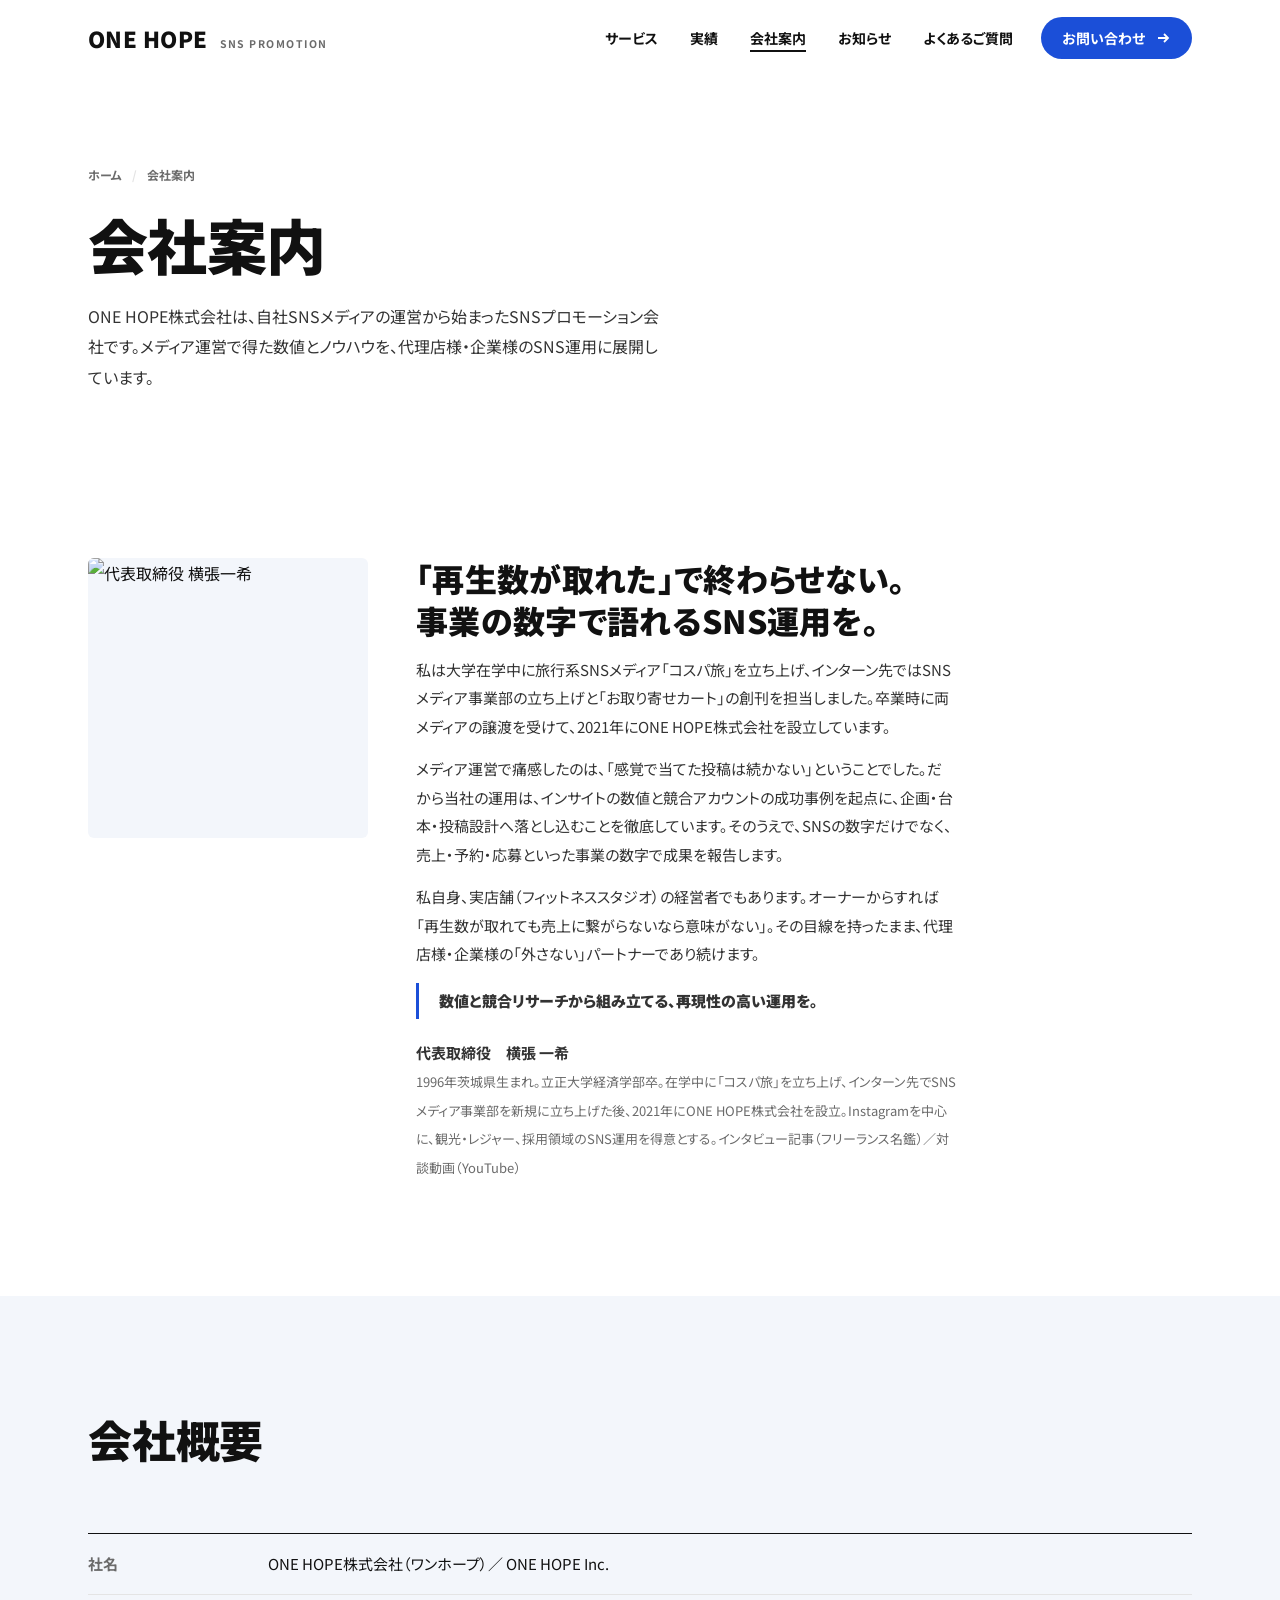
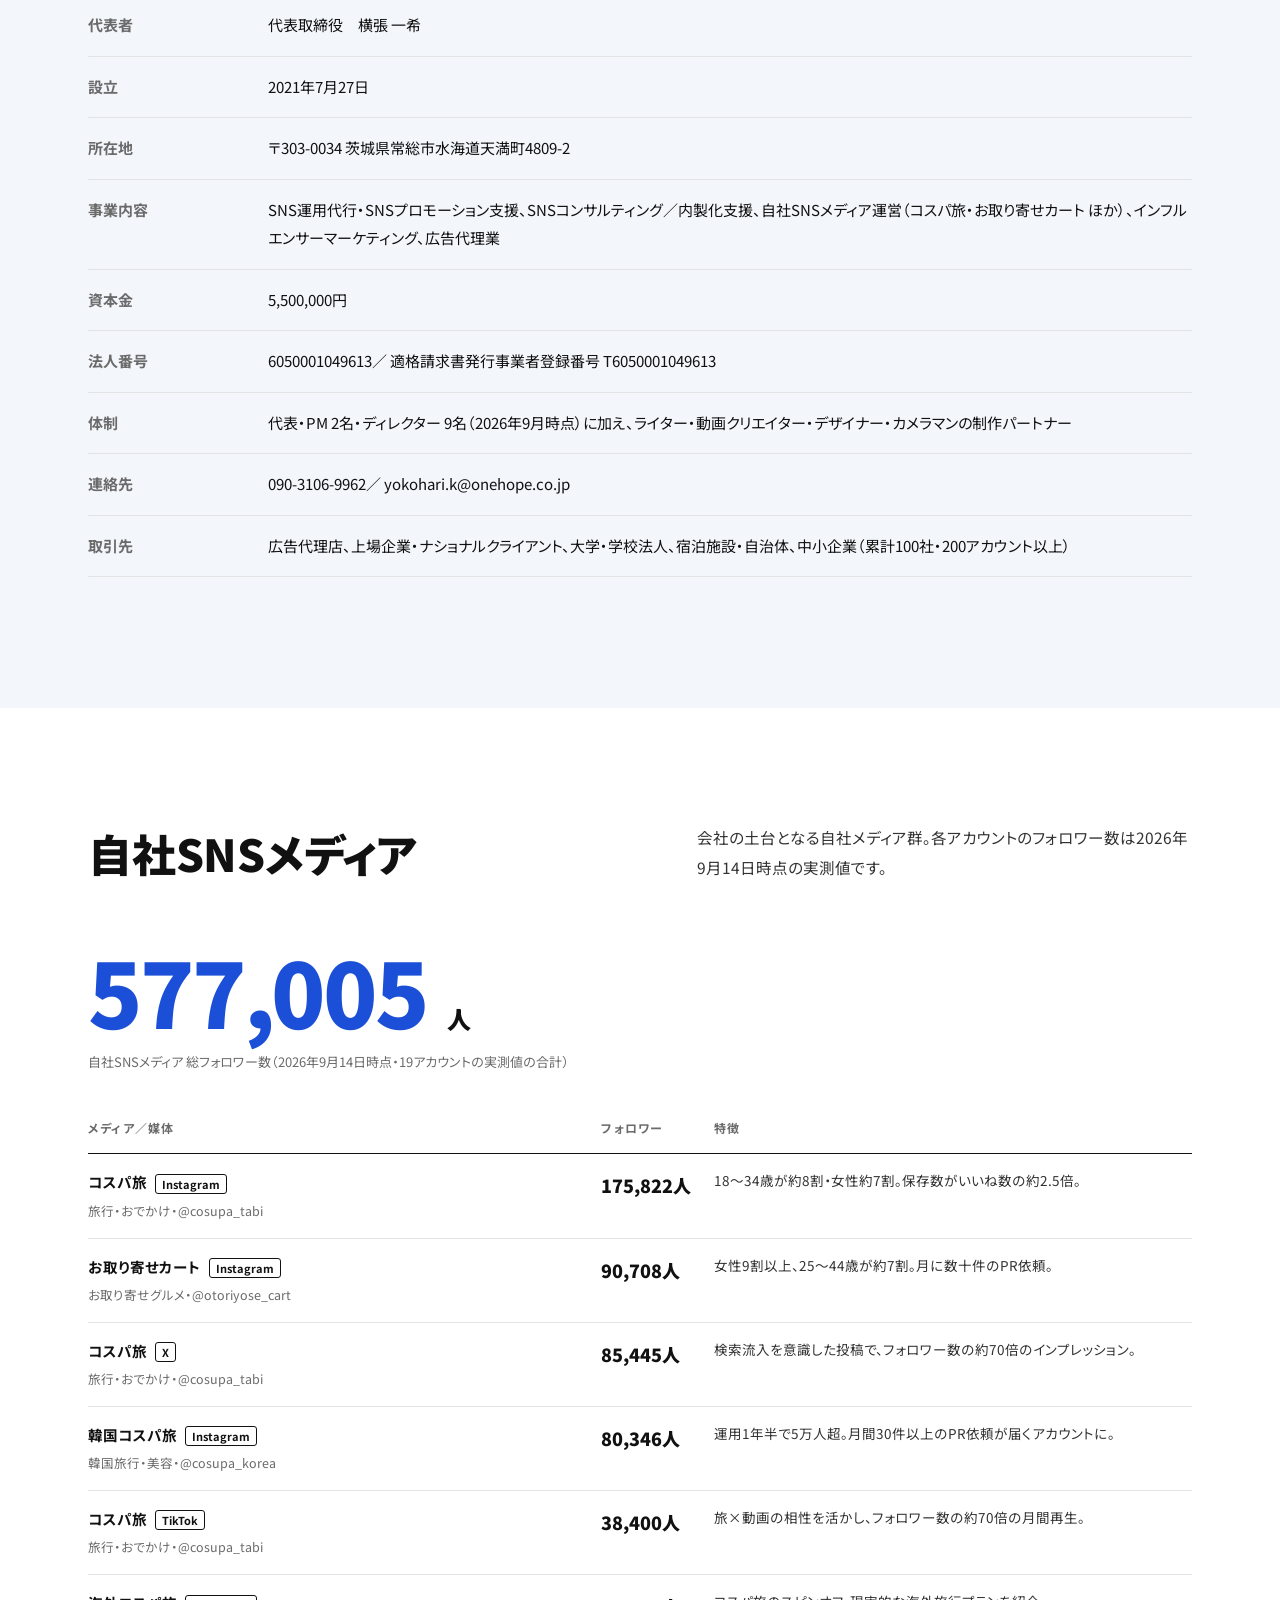
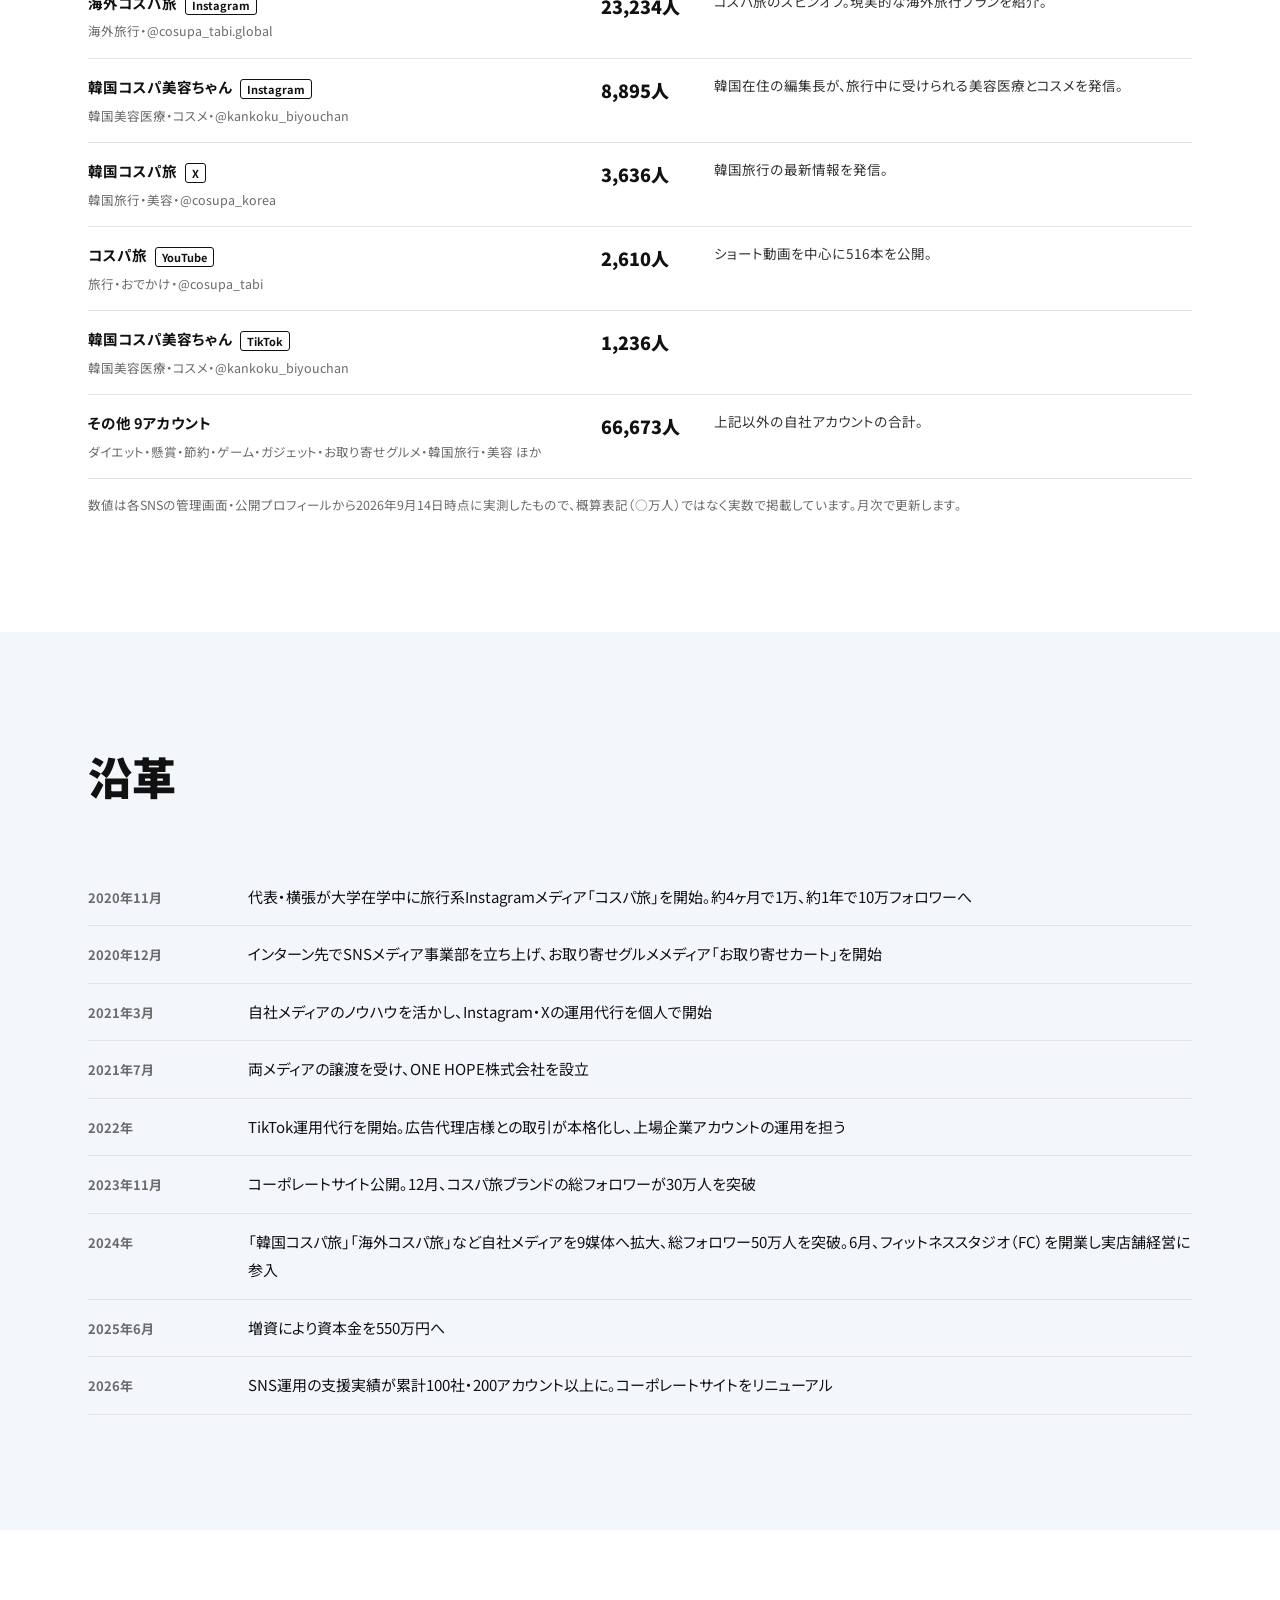
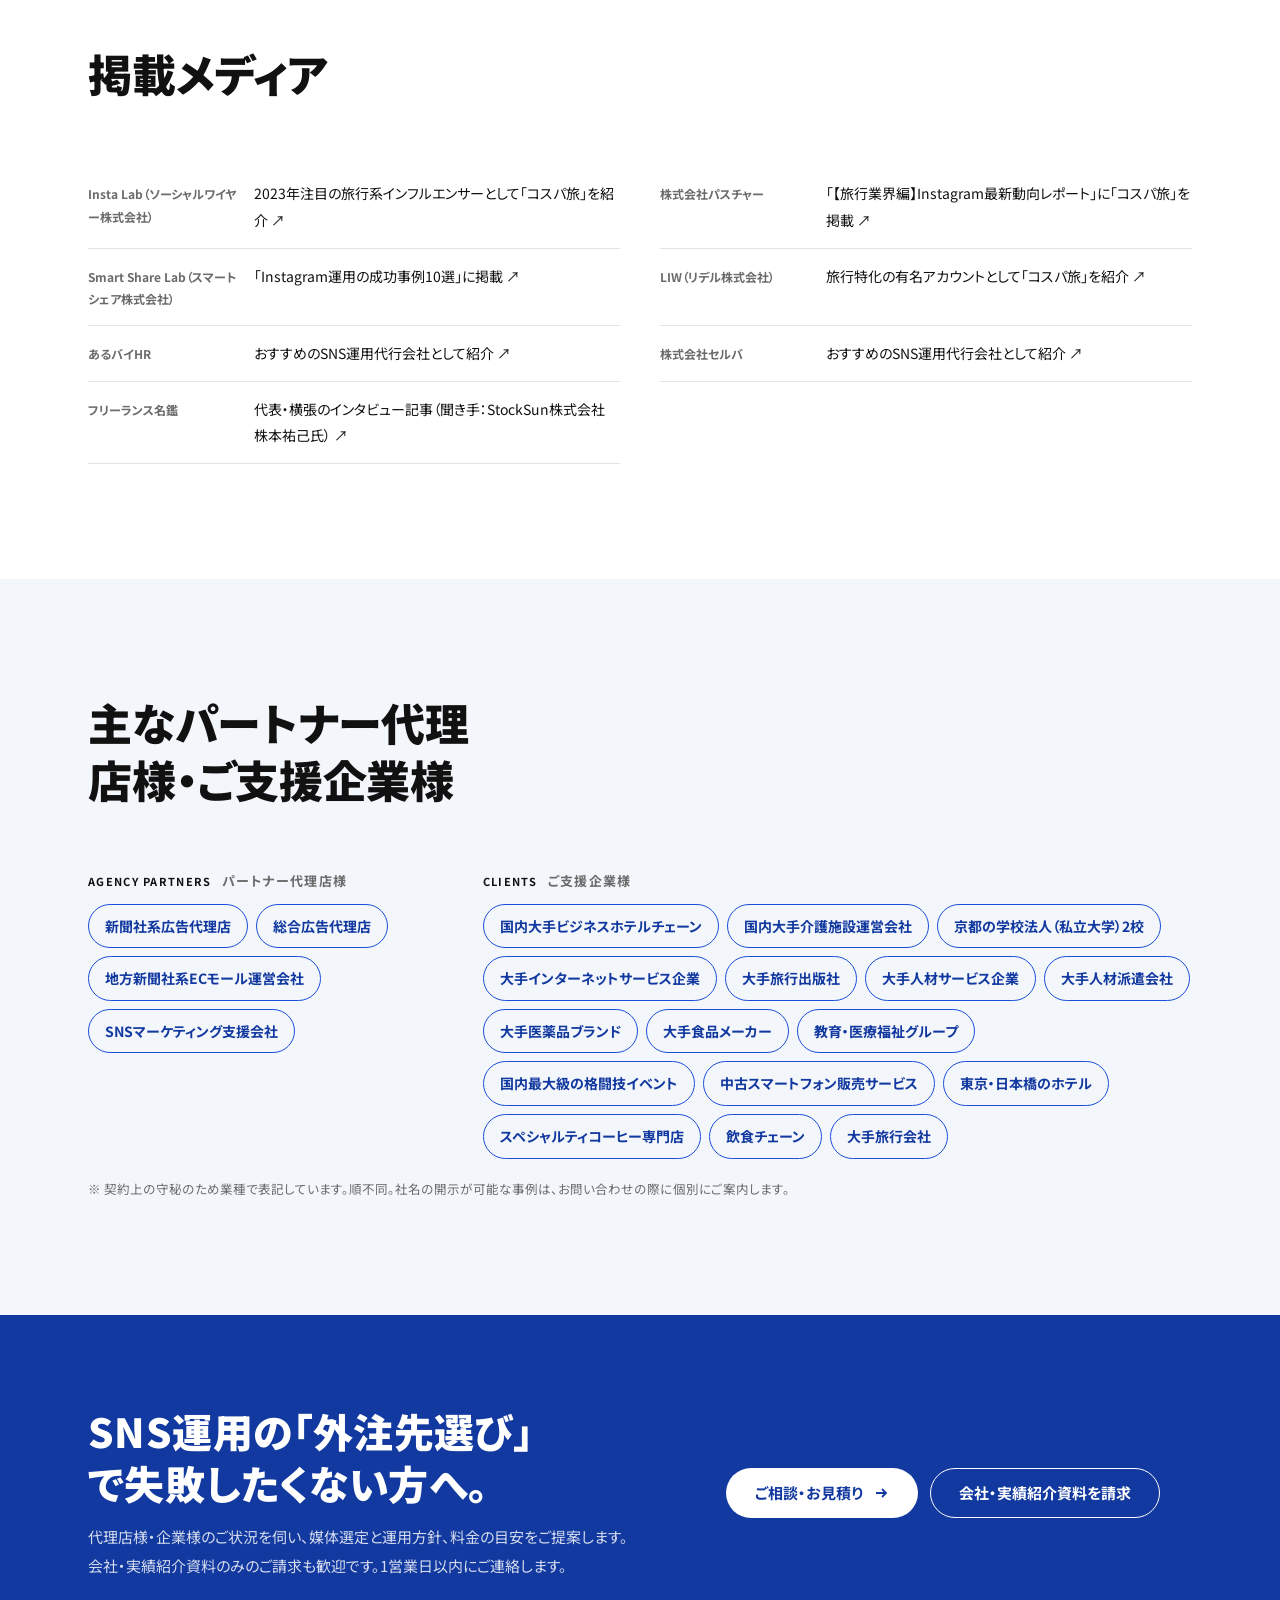
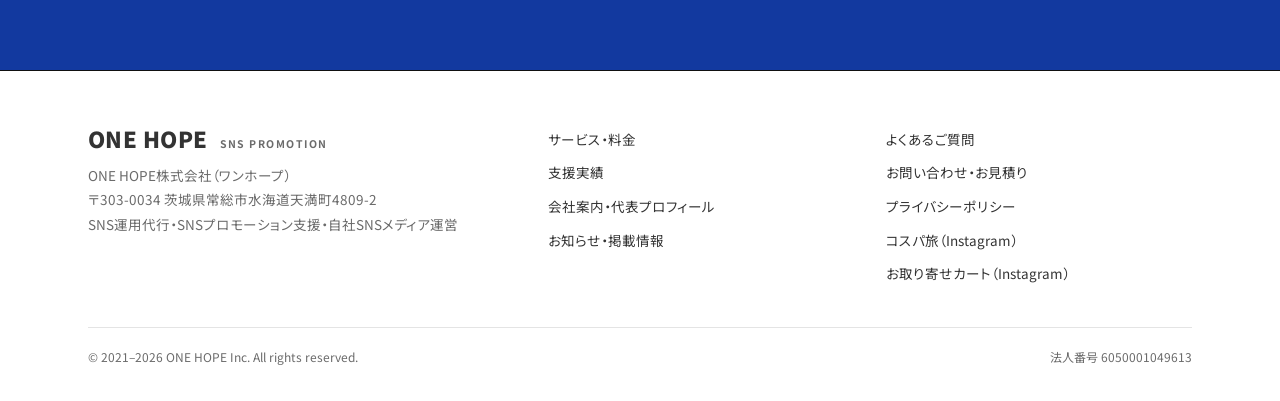
==== company/index.html @ 6d3e5650 "フォーム改修版（2026-10-20・未公開）" ====
<!doctype html>
<html lang="ja">
<head>
<meta charset="utf-8">
<meta name="viewport" content="width=device-width, initial-scale=1">
<title>会社案内・代表プロフィール｜ONE HOPE株式会社</title>
<meta name="description" content="ONE HOPE株式会社の会社概要、代表取締役 横張一希のプロフィール、沿革、掲載メディア。2021年7月設立。SNS運用代行・SNSプロモーション支援・自社SNSメディア運営。">
<link rel="canonical" href="https://onehope.co.jp/company/">
<meta name="robots" content="index,follow,max-image-preview:large">
<meta property="og:type" content="article">
<meta property="og:site_name" content="ONE HOPE株式会社">
<meta property="og:title" content="会社案内・代表プロフィール｜ONE HOPE株式会社">
<meta property="og:description" content="ONE HOPE株式会社の会社概要、代表取締役 横張一希のプロフィール、沿革、掲載メディア。2021年7月設立。SNS運用代行・SNSプロモーション支援・自社SNSメディア運営。">
<meta property="og:url" content="https://onehope.co.jp/company/">
<meta property="og:image" content="https://onehope.co.jp/assets/ogp.png">
<meta property="og:locale" content="ja_JP">
<meta name="twitter:card" content="summary_large_image">
<link rel="icon" href="/assets/favicon.svg" type="image/svg+xml">
<link rel="preconnect" href="https://fonts.googleapis.com"><link rel="preconnect" href="https://fonts.gstatic.com" crossorigin><link rel="stylesheet" href="https://fonts.googleapis.com/css2?family=Zen+Kaku+Gothic+New:wght@500;700&family=Noto+Sans+JP:wght@400;500;700&family=IBM+Plex+Mono:wght@500;600&display=swap">
<script type="application/ld+json">{"@context": "https://schema.org", "@graph": [{"@type": ["Organization", "ProfessionalService"], "@id": "https://onehope.co.jp/#organization", "name": "ONE HOPE株式会社", "alternateName": ["ワンホープ株式会社", "ONE HOPE Inc.", "ONEHOPE"], "url": "https://onehope.co.jp/", "logo": "https://onehope.co.jp/assets/logo-onehope.png", "foundingDate": "2021-07-27", "founder": {"@id": "https://onehope.co.jp/#ceo"}, "telephone": "+81-90-3106-9962", "email": "yokohari.k@onehope.co.jp", "address": {"@type": "PostalAddress", "postalCode": "303-0034", "addressRegion": "茨城県", "addressLocality": "常総市", "streetAddress": "水海道天満町4809-2", "addressCountry": "JP"}, "areaServed": "JP", "description": "ONE HOPE株式会社は、上場企業・ナショナルクライアントを含む100社・200アカウント以上のSNS運用実績を持つSNS運用代行会社です。総フォロワー58万人超の自社メディア（コスパ旅・お取り寄せカート ほか）の運営で得た数値とロジックに基づき、代理店様・企業様のInstagram・TikTok・X・YouTube運用を安定して支援します。", "sameAs": ["https://www.instagram.com/cosupa_tabi/", "https://www.instagram.com/cosupa_korea/", "https://www.instagram.com/cosupa_tabi.global/", "https://www.instagram.com/otoriyose_cart/", "https://x.com/cosupa_tabi", "https://www.tiktok.com/@cosupa_tabi", "https://media-radar.jp/company1004442.html", "https://www.ipros.com/company/detail/2117784/", "https://info.gbiz.go.jp/hojin/ichiran?hojinBango=6050001049613"], "knowsAbout": ["SNS運用代行", "Instagram運用", "TikTok運用", "X運用", "YouTube運用", "SNSマーケティング", "インフルエンサーマーケティング", "SNS広告運用", "採用SNS", "観光SNSプロモーション"], "hasOfferCatalog": {"@type": "OfferCatalog", "name": "サービス", "itemListElement": [{"@type": "Offer", "itemOffered": {"@type": "Service", "name": "SNS運用代行", "description": "Instagram・TikTok・X・YouTube・LINE。企画、撮影、投稿制作、投稿代行、コメント対応、分析・改善までを一括で。"}}, {"@type": "Offer", "itemOffered": {"@type": "Service", "name": "インフルエンサーマーケティング", "description": "自社メディア運営で築いた旅行・グルメ系インフルエンサーとの関係値を活かし、キャスティングから条件調整、投稿管理、レポートまで一括で。"}}, {"@type": "Offer", "itemOffered": {"@type": "Service", "name": "SNS戦略設計・アカウント初期設計", "description": "ベンチマーク選定、アカウント名・自己紹介文、ハイライト、固定投稿、投稿クリエイティブの詳細設計まで。単発の「インスタトライアル」としてもご依頼いただけます。"}}, {"@type": "Offer", "itemOffered": {"@type": "Service", "name": "SNSコンサルティング・内製化支援", "description": "社内で運用を続けたい企業様へ。立ち上げ設計から、企画・撮影・制作の内製化、定例コンサル、担当者向けチャットサポートまで。"}}, {"@type": "Offer", "itemOffered": {"@type": "Service", "name": "自社メディアPR（コスパ旅・お取り寄せカート）", "description": "総フォロワー約30万人（Instagram・X・TikTok合計）の旅行・おでかけメディア「コスパ旅」、約9万人のグルメメディア「お取り寄せカート」でのタイアップPR。宿泊施設・自治体・食品メーカー様の実績多数。"}}, {"@type": "Offer", "itemOffered": {"@type": "Service", "name": "広告代理店様向けパートナー運用", "description": "代理店様の運用パートナーとして、貴社名義での運用・報告に対応します。営業・提案段階からの同席、提案資料の作成支援も可能です。"}}]}}, {"@type": "Person", "@id": "https://onehope.co.jp/#ceo", "name": "横張 一希", "alternateName": "Kazuki Yokohari", "jobTitle": "代表取締役", "worksFor": {"@id": "https://onehope.co.jp/#organization"}, "url": "https://onehope.co.jp/company/", "sameAs": ["https://freelance-meikan.com/freelance/1093", "https://freelance-meikan.com/column/4333/", "https://youtu.be/bw4kMr-M6YY"], "description": "大学在学中に旅行系SNSメディア「コスパ旅」を立ち上げ、2021年にONE HOPE株式会社を設立。Instagramを中心に観光・レジャー、採用領域のSNS運用を得意とする。"}, {"@type": "WebSite", "@id": "https://onehope.co.jp/#website", "url": "https://onehope.co.jp/", "name": "ONE HOPE株式会社", "publisher": {"@id": "https://onehope.co.jp/#organization"}, "inLanguage": "ja"}, {"@type": "WebPage", "@id": "https://onehope.co.jp/company/#webpage", "url": "https://onehope.co.jp/company/", "name": "会社案内・代表プロフィール", "description": "ONE HOPE株式会社の会社概要、代表取締役 横張一希のプロフィール、沿革、掲載メディア。2021年7月設立。SNS運用代行・SNSプロモーション支援・自社SNSメディア運営。", "isPartOf": {"@id": "https://onehope.co.jp/#website"}, "about": {"@id": "https://onehope.co.jp/#organization"}, "inLanguage": "ja", "dateModified": "2026-10-20"}, {"@type": "BreadcrumbList", "itemListElement": [{"@type": "ListItem", "position": 1, "name": "ホーム", "item": "https://onehope.co.jp/"}, {"@type": "ListItem", "position": 2, "name": "会社案内", "item": "https://onehope.co.jp/company/"}]}]}</script>
<script async src="https://www.googletagmanager.com/gtag/js?id=G-PHNVMCRT2P"></script>
<script>window.dataLayer=window.dataLayer||[];function gtag(){dataLayer.push(arguments);}gtag('js',new Date());gtag('config','G-PHNVMCRT2P',{anonymize_ip:true});
document.addEventListener('click',function(e){var a=e.target.closest('a,button');if(!a)return;var h=a.getAttribute('href')||'';
if(h.indexOf('mailto:')===0)gtag('event','contact_mail',{location:location.pathname});
else if(h.indexOf('tel:')===0)gtag('event','contact_tel',{location:location.pathname,label:a.getAttribute('data-ga')||'link'});
else if(a.getAttribute('data-ga')==='timerex')gtag('event','timerex_click',{location:location.pathname});
else if(a.classList.contains('btn-primary'))gtag('event','cta_click',{label:(a.textContent||'').trim().slice(0,30),location:location.pathname});
else if(a.classList.contains('reel'))gtag('event','reel_click',{label:a.getAttribute('aria-label')||''});
else if(/instagram\.com|tiktok\.com|youtube\.com|x\.com/.test(h))gtag('event','sns_outbound',{url:h});});
</script>
<link rel="stylesheet" href="/assets/site.css">
</head>
<body>

<header class="site-header">
  <div class="container">
    <a class="brand" href="/" aria-label="ONE HOPE株式会社 トップページ">ONE HOPE<small>SNS PROMOTION</small></a>
    <button class="nav-toggle" aria-expanded="false" aria-controls="nav" data-nav-toggle>メニュー</button>
    <nav class="nav" id="nav" aria-label="サイト内">
      <a href="/service/">サービス</a><a href="/works/">実績</a><a href="/company/" aria-current="page">会社案内</a><a href="/news/">お知らせ</a><a href="/faq/">よくあるご質問</a>
      <a class="btn btn-primary" href="/contact/">お問い合わせ <svg viewBox="0 0 16 16" fill="none" stroke="currentColor" stroke-width="1.8" aria-hidden="true"><path d="M3 8h10M9 4l4 4-4 4"/></svg></a>
    </nav>
  </div>
</header>
<main id="main">


<div class="page-head"><div class="container">
  <nav class="crumbs" aria-label="パンくず"><span><a href="/">ホーム</a></span><span>会社案内</span></nav>
  <h1>会社案内</h1>
  <p>ONE HOPE株式会社は、自社SNSメディアの運営から始まったSNSプロモーション会社です。メディア運営で得た数値とノウハウを、代理店様・企業様のSNS運用に展開しています。</p>
</div></div>
<section class="section" aria-labelledby="msg-h">
  <div class="container">
    <div class="profile">
      <div class="portrait"><img src="/assets/img/yokohari.jpg" alt="代表取締役 横張一希"></div>
      <div>
        
        <h2 id="msg-h" style="font-size:clamp(24px,3vw,32px)">「再生数が取れた」で終わらせない。<br>事業の数字で語れるSNS運用を。</h2>
        <p>私は大学在学中に旅行系SNSメディア「コスパ旅」を立ち上げ、インターン先ではSNSメディア事業部の立ち上げと「お取り寄せカート」の創刊を担当しました。卒業時に両メディアの譲渡を受けて、2021年にONE HOPE株式会社を設立しています。</p>
        <p>メディア運営で痛感したのは、「感覚で当てた投稿は続かない」ということでした。だから当社の運用は、インサイトの数値と競合アカウントの成功事例を起点に、企画・台本・投稿設計へ落とし込むことを徹底しています。そのうえで、SNSの数字だけでなく、売上・予約・応募といった事業の数字で成果を報告します。</p>
        <p>私自身、実店舗（フィットネススタジオ）の経営者でもあります。オーナーからすれば「再生数が取れても売上に繋がらないなら意味がない」。その目線を持ったまま、代理店様・企業様の「外さない」パートナーであり続けます。</p>
        <p class="quote">数値と競合リサーチから組み立てる、再現性の高い運用を。</p>
        <p style="margin-top:20px"><strong>代表取締役　横張 一希</strong><br><span style="font-size:13px;color:var(--muted)">1996年茨城県生まれ。立正大学経済学部卒。在学中に「コスパ旅」を立ち上げ、インターン先でSNSメディア事業部を新規に立ち上げた後、2021年にONE HOPE株式会社を設立。Instagramを中心に、観光・レジャー、採用領域のSNS運用を得意とする。<a href="https://freelance-meikan.com/column/4333/" target="_blank" rel="noopener">インタビュー記事（フリーランス名鑑）</a>／<a href="https://youtu.be/bw4kMr-M6YY" target="_blank" rel="noopener">対談動画（YouTube）</a></span></p>
      </div>
    </div>
  </div>
</section>
<section class="section alt" aria-labelledby="ov-h">
  <div class="container">
    <div class="section-head"><div><h2 id="ov-h">会社概要</h2></div></div>
    <dl class="dl"><dt>社名</dt><dd>ONE HOPE株式会社（ワンホープ）／ ONE HOPE Inc.</dd><dt>代表者</dt><dd>代表取締役　横張 一希</dd><dt>設立</dt><dd>2021年7月27日</dd><dt>所在地</dt><dd>〒303-0034 茨城県常総市水海道天満町4809-2</dd><dt>事業内容</dt><dd>SNS運用代行・SNSプロモーション支援、SNSコンサルティング／内製化支援、自社SNSメディア運営（コスパ旅・お取り寄せカート ほか）、インフルエンサーマーケティング、広告代理業</dd><dt>資本金</dt><dd>5,500,000円</dd><dt>法人番号</dt><dd><span class="mono">6050001049613</span>／ 適格請求書発行事業者登録番号 <span class="mono">T6050001049613</span></dd><dt>体制</dt><dd>代表・PM 2名・ディレクター 9名（2026年9月時点）に加え、ライター・動画クリエイター・デザイナー・カメラマンの制作パートナー</dd><dt>連絡先</dt><dd><span class="mono">090-3106-9962</span>／ <a href="mailto:yokohari.k@onehope.co.jp">yokohari.k@onehope.co.jp</a></dd><dt>取引先</dt><dd>広告代理店、上場企業・ナショナルクライアント、大学・学校法人、宿泊施設・自治体、中小企業（累計100社・200アカウント以上）</dd></dl>
  </div>
</section>
<section class="section" aria-labelledby="om2-h">
  <div class="container">
    <div class="section-head"><div><h2 id="om2-h">自社SNSメディア</h2></div><p>会社の土台となる自社メディア群。各アカウントのフォロワー数は2026年9月14日時点の実測値です。</p></div>
    <div class="media-total"><span class="big">577,005</span><span class="unit">人</span><span class="asof">自社SNSメディア 総フォロワー数（2026年9月14日時点・19アカウントの実測値の合計）</span></div>
<div style="overflow-x:auto"><table class="media-table"><thead><tr><th>メディア／媒体</th><th>フォロワー</th><th>特徴</th></tr></thead><tbody><tr><td><strong>コスパ旅</strong><span class="pf">Instagram</span><br><span style="font-size:12.5px;color:var(--muted)">旅行・おでかけ・<a href="https://www.instagram.com/cosupa_tabi/" target="_blank" rel="noopener">@cosupa_tabi</a></span></td><td class="n">175,822人</td><td class="note">18〜34歳が約8割・女性約7割。保存数がいいね数の約2.5倍。</td></tr><tr><td><strong>お取り寄せカート</strong><span class="pf">Instagram</span><br><span style="font-size:12.5px;color:var(--muted)">お取り寄せグルメ・<a href="https://www.instagram.com/otoriyose_cart/" target="_blank" rel="noopener">@otoriyose_cart</a></span></td><td class="n">90,708人</td><td class="note">女性9割以上、25〜44歳が約7割。月に数十件のPR依頼。</td></tr><tr><td><strong>コスパ旅</strong><span class="pf">X</span><br><span style="font-size:12.5px;color:var(--muted)">旅行・おでかけ・<a href="https://x.com/cosupa_tabi" target="_blank" rel="noopener">@cosupa_tabi</a></span></td><td class="n">85,445人</td><td class="note">検索流入を意識した投稿で、フォロワー数の約70倍のインプレッション。</td></tr><tr><td><strong>韓国コスパ旅</strong><span class="pf">Instagram</span><br><span style="font-size:12.5px;color:var(--muted)">韓国旅行・美容・<a href="https://www.instagram.com/cosupa_korea/" target="_blank" rel="noopener">@cosupa_korea</a></span></td><td class="n">80,346人</td><td class="note">運用1年半で5万人超。月間30件以上のPR依頼が届くアカウントに。</td></tr><tr><td><strong>コスパ旅</strong><span class="pf">TikTok</span><br><span style="font-size:12.5px;color:var(--muted)">旅行・おでかけ・<a href="https://www.tiktok.com/@cosupa_tabi" target="_blank" rel="noopener">@cosupa_tabi</a></span></td><td class="n">38,400人</td><td class="note">旅×動画の相性を活かし、フォロワー数の約70倍の月間再生。</td></tr><tr><td><strong>海外コスパ旅</strong><span class="pf">Instagram</span><br><span style="font-size:12.5px;color:var(--muted)">海外旅行・<a href="https://www.instagram.com/cosupa_tabi.global/" target="_blank" rel="noopener">@cosupa_tabi.global</a></span></td><td class="n">23,234人</td><td class="note">コスパ旅のスピンオフ。現実的な海外旅行プランを紹介。</td></tr><tr><td><strong>韓国コスパ美容ちゃん</strong><span class="pf">Instagram</span><br><span style="font-size:12.5px;color:var(--muted)">韓国美容医療・コスメ・<a href="https://www.instagram.com/kankoku_biyouchan/" target="_blank" rel="noopener">@kankoku_biyouchan</a></span></td><td class="n">8,895人</td><td class="note">韓国在住の編集長が、旅行中に受けられる美容医療とコスメを発信。</td></tr><tr><td><strong>韓国コスパ旅</strong><span class="pf">X</span><br><span style="font-size:12.5px;color:var(--muted)">韓国旅行・美容・<a href="https://x.com/cosupa_korea" target="_blank" rel="noopener">@cosupa_korea</a></span></td><td class="n">3,636人</td><td class="note">韓国旅行の最新情報を発信。</td></tr><tr><td><strong>コスパ旅</strong><span class="pf">YouTube</span><br><span style="font-size:12.5px;color:var(--muted)">旅行・おでかけ・<a href="https://www.youtube.com/@cosupa_tabi" target="_blank" rel="noopener">@cosupa_tabi</a></span></td><td class="n">2,610人</td><td class="note">ショート動画を中心に516本を公開。</td></tr><tr><td><strong>韓国コスパ美容ちゃん</strong><span class="pf">TikTok</span><br><span style="font-size:12.5px;color:var(--muted)">韓国美容医療・コスメ・<a href="https://www.tiktok.com/@kankoku_biyouchan" target="_blank" rel="noopener">@kankoku_biyouchan</a></span></td><td class="n">1,236人</td><td class="note"></td></tr><tr><td><strong>その他 9アカウント</strong><br><span style="font-size:12.5px;color:var(--muted)">ダイエット・懸賞・節約・ゲーム・ガジェット・お取り寄せグルメ・韓国旅行・美容 ほか</span></td><td class="n">66,673人</td><td class="note">上記以外の自社アカウントの合計。</td></tr></tbody></table></div>
<p class="media-note">数値は各SNSの管理画面・公開プロフィールから2026年9月14日時点に実測したもので、概算表記（○万人）ではなく実数で掲載しています。月次で更新します。</p>
  </div>
</section>
<section class="section alt" aria-labelledby="hs-h">
  <div class="container">
    <div class="section-head"><div><h2 id="hs-h">沿革</h2></div></div>
    <ul class="timeline"><li><span class="k">2020年11月</span><span>代表・横張が大学在学中に旅行系Instagramメディア「コスパ旅」を開始。約4ヶ月で1万、約1年で10万フォロワーへ</span></li><li><span class="k">2020年12月</span><span>インターン先でSNSメディア事業部を立ち上げ、お取り寄せグルメメディア「お取り寄せカート」を開始</span></li><li><span class="k">2021年3月</span><span>自社メディアのノウハウを活かし、Instagram・Xの運用代行を個人で開始</span></li><li><span class="k">2021年7月</span><span>両メディアの譲渡を受け、ONE HOPE株式会社を設立</span></li><li><span class="k">2022年</span><span>TikTok運用代行を開始。広告代理店様との取引が本格化し、上場企業アカウントの運用を担う</span></li><li><span class="k">2023年11月</span><span>コーポレートサイト公開。12月、コスパ旅ブランドの総フォロワーが30万人を突破</span></li><li><span class="k">2024年</span><span>「韓国コスパ旅」「海外コスパ旅」など自社メディアを9媒体へ拡大、総フォロワー50万人を突破。6月、フィットネススタジオ（FC）を開業し実店舗経営に参入</span></li><li><span class="k">2025年6月</span><span>増資により資本金を550万円へ</span></li><li><span class="k">2026年</span><span>SNS運用の支援実績が累計100社・200アカウント以上に。コーポレートサイトをリニューアル</span></li></ul>
  </div>
</section>
<section class="section" aria-labelledby="pm-h">
  <div class="container">
    <div class="section-head"><div><h2 id="pm-h">掲載メディア</h2></div></div>
    <ul class="pr-list"><li><span class="k">Insta Lab（ソーシャルワイヤー株式会社）</span><span>2023年注目の旅行系インフルエンサーとして「コスパ旅」を紹介 <a href="https://find-model.jp/insta-lab/influencer-2023-travel/" target="_blank" rel="noopener">↗</a></span></li><li><span class="k">株式会社パスチャー</span><span>「【旅行業界編】Instagram最新動向レポート」に「コスパ旅」を掲載 <a href="https://prtimes.jp/main/html/rd/p/000000171.000026329.html" target="_blank" rel="noopener">↗</a></span></li><li><span class="k">Smart Share Lab（スマートシェア株式会社）</span><span>「Instagram運用の成功事例10選」に掲載 <a href="https://www.ownly.jp/sslab/instagram-utilize" target="_blank" rel="noopener">↗</a></span></li><li><span class="k">LIW（リデル株式会社）</span><span>旅行特化の有名アカウントとして「コスパ旅」を紹介 <a href="https://service.liddell.tokyo/notice/1089/" target="_blank" rel="noopener">↗</a></span></li><li><span class="k">あるバイHR</span><span>おすすめのSNS運用代行会社として紹介 <a href="https://arubai.jp/hr/expert/social-media-management/" target="_blank" rel="noopener">↗</a></span></li><li><span class="k">株式会社セルバ</span><span>おすすめのSNS運用代行会社として紹介 <a href="https://www.selva-i.co.jp/article/archives/4101" target="_blank" rel="noopener">↗</a></span></li><li><span class="k">フリーランス名鑑</span><span>代表・横張のインタビュー記事（聞き手：StockSun株式会社 株本祐己氏） <a href="https://freelance-meikan.com/column/4333/" target="_blank" rel="noopener">↗</a></span></li></ul>
  </div>
</section>
<section class="section alt" aria-labelledby="cl2-h">
  <div class="container">
    <div class="section-head"><div><h2 id="cl2-h">主なパートナー代理店様・ご支援企業様</h2></div></div>
    
<div class="logo-groups">
  <div class="logo-group"><h3><span class="mono">AGENCY PARTNERS</span>パートナー代理店様</h3><ul class="names"><li>新聞社系広告代理店</li><li>総合広告代理店</li><li>地方新聞社系ECモール運営会社</li><li>SNSマーケティング支援会社</li></ul></div>
  <div class="logo-group"><h3><span class="mono">CLIENTS</span>ご支援企業様</h3><ul class="names"><li>国内大手ビジネスホテルチェーン</li><li>国内大手介護施設運営会社</li><li>京都の学校法人（私立大学）2校</li><li>大手インターネットサービス企業</li><li>大手旅行出版社</li><li>大手人材サービス企業</li><li>大手人材派遣会社</li><li>大手医薬品ブランド</li><li>大手食品メーカー</li><li>教育・医療福祉グループ</li><li>国内最大級の格闘技イベント</li><li>中古スマートフォン販売サービス</li><li>東京・日本橋のホテル</li><li>スペシャルティコーヒー専門店</li><li>飲食チェーン</li><li>大手旅行会社</li></ul></div>
</div><p class="logo-note">※ 契約上の守秘のため業種で表記しています。順不同。社名の開示が可能な事例は、お問い合わせの際に個別にご案内します。</p>
  </div>
</section>

<section class="cta-band" aria-labelledby="cta-h">
  <div class="container">
    <div>
      <h2 id="cta-h">SNS運用の「外注先選び」で失敗したくない方へ。</h2>
      <p>代理店様・企業様のご状況を伺い、媒体選定と運用方針、料金の目安をご提案します。会社・実績紹介資料のみのご請求も歓迎です。1営業日以内にご連絡します。</p>
    </div>
    <div class="btns">
      <a class="btn btn-primary" href="/contact/">ご相談・お見積り <svg viewBox="0 0 16 16" fill="none" stroke="currentColor" stroke-width="1.8" aria-hidden="true"><path d="M3 8h10M9 4l4 4-4 4"/></svg></a>
      <a class="btn btn-ghost" href="/contact/">会社・実績紹介資料を請求</a>
    </div>
  </div>
</section>
</main>

<a class="callbar" href="tel:09031069962" data-ga="callbar" aria-label="電話で相談する"><svg viewBox="0 0 24 24" fill="none" stroke="currentColor" stroke-width="2" aria-hidden="true"><path d="M22 16.9v3a2 2 0 0 1-2.2 2 19.8 19.8 0 0 1-8.6-3.1 19.5 19.5 0 0 1-6-6A19.8 19.8 0 0 1 2.1 4.2 2 2 0 0 1 4.1 2h3a2 2 0 0 1 2 1.7c.1.9.4 1.8.7 2.6a2 2 0 0 1-.5 2.1L8 9.7a16 16 0 0 0 6 6l1.3-1.3a2 2 0 0 1 2.1-.4c.8.3 1.7.6 2.6.7a2 2 0 0 1 1.7 2z"/></svg><span>電話で相談する<small>090-3106-9962</small></span></a>
<footer class="site-footer">
  <div class="container">
    <div class="footer-grid">
      <div>
        <a class="brand" href="/">ONE HOPE<small>SNS PROMOTION</small></a>
        <address>ONE HOPE株式会社（ワンホープ）<br>〒303-0034 茨城県常総市水海道天満町4809-2<br>SNS運用代行・SNSプロモーション支援・自社SNSメディア運営</address>
      </div>
      <div>
        <ul>
          <li><a href="/service/">サービス・料金</a></li>
          <li><a href="/works/">支援実績</a></li>
          <li><a href="/company/">会社案内・代表プロフィール</a></li>
          <li><a href="/news/">お知らせ・掲載情報</a></li>
        </ul>
      </div>
      <div>
        <ul>
          <li><a href="/faq/">よくあるご質問</a></li>
          <li><a href="/contact/">お問い合わせ・お見積り</a></li>
          <li><a href="/privacy/">プライバシーポリシー</a></li>
          <li><a href="https://www.instagram.com/cosupa_tabi/" rel="noopener" target="_blank">コスパ旅（Instagram）</a></li>
          <li><a href="https://www.instagram.com/otoriyose_cart/" rel="noopener" target="_blank">お取り寄せカート（Instagram）</a></li>
        </ul>
      </div>
    </div>
    <div class="legal"><span>© 2021–2026 ONE HOPE Inc. All rights reserved.</span><span class="mono">法人番号 6050001049613</span></div>
  </div>
</footer>
<script src="/assets/site.js" defer></script>
</body>
</html>
---- assets/site.css ----
:root{
  --ground:#FFFFFF; --surface:#FFFFFF; --surface-2:#F3F6FB;
  --ink:#111111; --ink-2:#333333; --muted:#6B6B6B; --line:#E4E4E4; --line-strong:#111111;
  --accent:#1B4FD8; --accent-strong:#12399F; --on-accent:#FFFFFF;
  --radius:4px;
  --font:"Noto Sans JP","Hiragino Kaku Gothic ProN","Hiragino Sans","Yu Gothic",sans-serif;
  --measure:36em; --container:1200px;
  color-scheme:light;
}
*{box-sizing:border-box}
html{-webkit-text-size-adjust:100%;scroll-behavior:smooth}
@media (prefers-reduced-motion:reduce){html{scroll-behavior:auto} *,*::before,*::after{animation:none!important;transition:none!important}}
body{margin:0;background:var(--ground);color:var(--ink);font-family:var(--font);font-size:16px;line-height:1.9;font-feature-settings:"palt";-webkit-font-smoothing:antialiased}
img{max-width:100%;height:auto;display:block}
a{color:inherit;text-decoration:none}
a:hover{text-decoration:underline;text-underline-offset:.2em}
:focus-visible{outline:2px solid var(--accent);outline-offset:3px}
h1,h2,h3,h4{font-weight:900;line-height:1.3;margin:0;letter-spacing:.01em;text-wrap:balance}
p{margin:0} ul,ol{margin:0;padding:0;list-style:none}
.container{max-width:var(--container);margin:0 auto;padding:0 clamp(20px,4vw,48px)}
.label{font-size:12px;font-weight:700;letter-spacing:.18em;color:var(--muted);margin-bottom:16px;text-transform:uppercase}
.label-ja{font-size:13px;font-weight:700;letter-spacing:.1em;color:var(--ink);margin-bottom:16px;display:flex;align-items:center;gap:10px}
.label-ja::before{content:"";width:18px;height:2px;background:var(--ink)}
.eyebrow{font-size:12px;font-weight:700;letter-spacing:.18em;color:var(--accent);margin-bottom:16px;text-transform:uppercase}
.mono{font-variant-numeric:tabular-nums}
.lead{font-size:16.5px;color:var(--ink-2);max-width:var(--measure)}
.section{padding:clamp(72px,9vw,128px) 0}
.section-tight{padding:clamp(40px,6vw,64px) 0}
.section-head{display:grid;grid-template-columns:minmax(0,1.1fr) minmax(0,1fr);gap:24px 64px;align-items:end;margin-bottom:clamp(36px,5vw,64px)}
.section-head h2{font-size:clamp(30px,3.8vw,44px);letter-spacing:-.005em}
.section-head p{color:var(--ink-2);max-width:var(--measure);font-size:15.5px}
@media (max-width:820px){.section-head{grid-template-columns:1fr}}
.alt{background:var(--surface-2)}
.btn{display:inline-flex;align-items:center;gap:10px;padding:16px 28px;border-radius:999px;font-weight:700;font-size:15px;line-height:1;border:1.5px solid transparent;cursor:pointer;transition:background .15s,color .15s,border-color .15s,transform .15s}
.btn:hover{text-decoration:none;transform:translateY(-1px)}
.btn-primary{background:var(--accent);color:var(--on-accent)}
.btn-primary:hover{background:var(--accent-strong);color:var(--on-accent)}
.btn-ghost{background:transparent;color:var(--ink);border-color:var(--ink)}
.btn-ghost:hover{background:var(--ink);color:var(--ground)}
.btn svg{width:16px;height:16px}

/* header */
.site-header{position:sticky;top:0;z-index:50;background:color-mix(in srgb,var(--ground) 92%,transparent);backdrop-filter:blur(10px)}
.site-header .container{display:flex;align-items:center;justify-content:space-between;height:76px;gap:24px}
.brand{display:flex;align-items:baseline;gap:12px;color:var(--ink);font-weight:900;letter-spacing:.02em;font-size:22px;line-height:1}
.brand:hover{text-decoration:none}
.brand small{font-weight:700;font-size:10.5px;letter-spacing:.14em;color:var(--muted)}
.brand-mark{display:none}
.nav{display:flex;align-items:center;gap:4px}
.nav a{color:var(--ink);font-size:14px;font-weight:700;padding:8px 14px;border-radius:999px}
.nav a:hover{background:var(--surface-2);text-decoration:none}
.nav a[aria-current="page"]{text-decoration:underline;text-underline-offset:.45em;text-decoration-thickness:2px}
.nav .btn{margin-left:10px;padding:12px 20px;font-size:14px}
.nav a.btn-primary{color:var(--on-accent);background:var(--accent)}
.nav a.btn-primary:hover{background:var(--accent-strong);color:var(--on-accent)}
.nav-toggle{display:none;background:none;border:1.5px solid var(--ink);border-radius:999px;padding:8px 14px;color:var(--ink);font-family:var(--font);font-size:13px;font-weight:700}
@media (max-width:920px){
  .nav{display:none;position:absolute;left:0;right:0;top:76px;background:var(--ground);border-bottom:1px solid var(--line);flex-direction:column;align-items:stretch;padding:12px 20px 20px;gap:2px}
  .nav.open{display:flex}
  .nav a{padding:12px 8px;font-size:16px;border-radius:0}
  .nav .btn{margin:10px 0 0;justify-content:center}
  .nav-toggle{display:inline-block}
}

/* hero */
.hero{padding:clamp(40px,6vw,88px) 0 clamp(32px,5vw,64px);overflow:hidden}
.hero-grid{display:grid;grid-template-columns:minmax(0,1.05fr) minmax(0,1fr);gap:40px;align-items:center}
@media (max-width:920px){.hero-grid{grid-template-columns:1fr}}
.hero h1{font-size:clamp(40px,6vw,76px);line-height:1.12;letter-spacing:-.015em;font-weight:900}
.hero h1 small{display:block;font-size:clamp(13px,1.2vw,16px);font-weight:700;letter-spacing:.14em;margin-bottom:26px;color:var(--accent)}
.hero h1 .mark{color:var(--accent)}
.hero .lead{margin-top:28px;font-size:clamp(15.5px,1.3vw,17.5px)}
.hero-cta{display:flex;flex-wrap:wrap;gap:12px;margin-top:34px}
.hero-note{margin-top:18px;font-size:13px;color:var(--muted)}
.reels{display:grid;grid-template-columns:repeat(4,minmax(0,1fr));gap:12px;align-items:end}
.reel{position:relative;border-radius:8px;overflow:hidden;background:var(--surface-2);aspect-ratio:9/16;display:block}
.reel img{width:100%;height:100%;object-fit:cover;transition:transform .4s}
.reel:hover img{transform:scale(1.04)}
.reel .v{position:absolute;left:10px;bottom:10px;color:#fff;font-size:12.5px;font-weight:700;text-shadow:0 1px 6px rgba(0,0,0,.7);display:flex;align-items:center;gap:5px}
.reel .v::before{content:"";width:0;height:0;border-left:8px solid #fff;border-top:5px solid transparent;border-bottom:5px solid transparent;filter:drop-shadow(0 1px 3px rgba(0,0,0,.6))}
.reels .r1,.reels .r3{margin-bottom:56px}
@media (max-width:520px){.reels{grid-template-columns:repeat(3,minmax(0,1fr))}.reels .r4{display:none}.reels .r1,.reels .r3{margin-bottom:28px}}
.quicklinks{margin-top:clamp(48px,6vw,80px);display:grid;grid-template-columns:repeat(4,minmax(0,1fr));border:1.5px solid var(--ink);border-radius:6px;overflow:hidden}
@media (max-width:820px){.quicklinks{grid-template-columns:1fr 1fr}}
.quicklinks a{display:flex;align-items:center;justify-content:space-between;gap:12px;padding:20px 22px;font-weight:700;font-size:15px;border-right:1.5px solid var(--ink);background:var(--ground)}
.quicklinks a:last-child{border-right:0}
@media (max-width:820px){.quicklinks a:nth-child(2){border-right:0}.quicklinks a:nth-child(-n+2){border-bottom:1.5px solid var(--ink)}}
.quicklinks a:hover{background:var(--ink);color:var(--ground);text-decoration:none}
.quicklinks a span.arrow{font-weight:400}

/* client strip */
.strip{border-top:1.5px solid var(--accent);border-bottom:1.5px solid var(--accent);padding:18px 0;overflow:hidden;white-space:nowrap}
.strip-inner{display:inline-flex;gap:0;animation:marquee 60s linear infinite}
.strip:hover .strip-inner{animation-play-state:paused}
.strip span{font-weight:700;font-size:15px;letter-spacing:.04em;padding:0 28px;position:relative}
.strip span::after{content:"/";position:absolute;right:-6px;color:var(--muted);font-weight:400}
@keyframes marquee{from{transform:translateX(0)}to{transform:translateX(-50%)}}
.strip-note{font-size:12px;color:var(--muted);margin-top:10px}

/* hero reel wall (vertical columns) */
.reelwall{position:relative;height:560px;overflow:hidden;display:grid;grid-template-columns:repeat(3,minmax(0,1fr));gap:12px;-webkit-mask-image:linear-gradient(to bottom,transparent 0,#000 8%,#000 92%,transparent 100%);mask-image:linear-gradient(to bottom,transparent 0,#000 8%,#000 92%,transparent 100%)}
.reelcol{display:flex;flex-direction:column;gap:12px;animation:colup 46s linear infinite;will-change:transform}
.reelcol.dn{animation-name:coldn;animation-duration:54s}
.reelcol.c3{animation-duration:60s}
.reelwall:hover .reelcol{animation-play-state:paused}
.reelcol .reel{flex:none;border-radius:8px}
.reelcol .reel .v{font-size:13px}
.reel .m{position:absolute;left:8px;top:8px;font-size:10px;font-weight:700;color:#fff;background:rgba(0,0,0,.55);border-radius:999px;padding:3px 8px;letter-spacing:.03em;line-height:1.3;max-width:calc(100% - 16px);white-space:nowrap;overflow:hidden;text-overflow:ellipsis}
.reel .m i{font-style:normal;opacity:.75;margin-left:5px;font-weight:500}
@keyframes colup{from{transform:translateY(0)}to{transform:translateY(-50%)}}
@keyframes coldn{from{transform:translateY(-50%)}to{transform:translateY(0)}}
@media (max-width:920px){.reelwall{height:460px}}
@media (prefers-reduced-motion:reduce){.reelcol{animation:none!important}}

.hero-grid > *{min-width:0}
.disc{gap:6px}
.disc .unit{margin-top:2px}
/* mobile hero strip */
.hero-strip{display:none}
@media (max-width:920px){
  .hero-strip{display:block;overflow:hidden;margin:22px -20px 6px;padding:2px 0}
  .hero-strip .wall-row{animation-duration:70s}
  .hero-strip .reel{width:124px;flex:none;border-radius:8px}
  .hero-strip .reel .m{font-size:9px;padding:2px 6px}
  .hero .lead{margin-top:18px}
  .reelwall{height:0;display:none}
}

/* hero background mosaic (mobile-first) */
.hero{position:relative}
.hero-bg{position:absolute;inset:0;z-index:0;overflow:hidden;pointer-events:none}
.hero-bg .mos{position:absolute;inset:-6%;display:grid;grid-template-columns:repeat(5,1fr);gap:6px;filter:blur(12px) saturate(1.2);opacity:.7;transform:scale(1.06)}
.hero-bg .mos img{width:100%;height:100%;object-fit:cover;aspect-ratio:9/16}
.hero-bg::after{content:"";position:absolute;inset:0;background:linear-gradient(180deg,rgba(255,255,255,.45) 0%,rgba(255,255,255,.88) 34%,rgba(255,255,255,.97) 66%,#fff 100%)}
.hero .container{position:relative;z-index:1}
.numbers-first .section-head{margin-bottom:28px}
@media (min-width:921px){.hero-bg .mos{opacity:.28;grid-template-columns:repeat(10,1fr)}.hero-bg::after{background:linear-gradient(90deg,rgba(255,255,255,.98) 0%,rgba(255,255,255,.92) 55%,rgba(255,255,255,.55) 100%)}}

/* reasons with figures */
.reasons{grid-template-columns:repeat(2,minmax(0,1fr));gap:0 56px}
.reason{display:grid;grid-template-columns:minmax(0,1fr) 200px;gap:24px;align-items:start}
@media (max-width:700px){.reason{grid-template-columns:1fr}.reason .fig{order:-1;max-width:240px}}
.reason .fig{width:100%;aspect-ratio:1/1}
.reason .fig svg,.reason .fig img{width:100%;height:100%;display:block}
.fig .ink{fill:var(--ink)} .fig .acc{fill:var(--accent)} .fig .mut{fill:#C9CFD8} .fig .ln{stroke:var(--ink);fill:none;stroke-width:1.5} .fig .lna{stroke:var(--accent);fill:none;stroke-width:2}
.fig text{font-family:var(--font);font-weight:700;fill:var(--ink)}
.fig .t-mut{fill:var(--muted);font-weight:500}

/* case comparison chart */
.case-chart{display:grid;grid-template-columns:1fr;gap:6px;padding:12px 0 4px}
.case-chart .cc-title{font-size:11.5px;color:var(--muted);font-weight:700;letter-spacing:.04em}
.case-chart svg{width:100%;height:78px;display:block;overflow:visible}
.case-chart .bar-b{fill:#D7DCE4} .case-chart .bar-a{fill:var(--accent)}
.case-chart text{font-family:var(--font);font-size:11px;fill:var(--ink)}
.case-chart .mult{font-size:15px;font-weight:900;fill:var(--accent)}
.case-chart .lab{fill:var(--muted);font-weight:500}

/* clients band */
.clients-band .label-ja{margin-bottom:12px;padding-top:8px}
.strip-logo{border-bottom:0;padding:14px 0}
.strip-logo .strip-inner{animation-duration:80s}
.strip-logo .lg{display:inline-flex;align-items:center;justify-content:center;height:44px;padding:0 28px}
.strip-logo .lg::after{content:none}
.strip-logo .lg img{max-height:36px;max-width:150px;width:auto;object-fit:contain;filter:grayscale(1);opacity:.85}
.strip-txt{border-top-width:1px;border-bottom-width:1px}
.strip-txt .strip-inner{animation-duration:70s;animation-direction:reverse}
.strip-txt span{font-size:14px}

/* stats */
.stats{display:grid;grid-template-columns:repeat(4,minmax(0,1fr));gap:32px}
@media (max-width:820px){.stats{grid-template-columns:1fr 1fr;gap:28px 16px}}
@media (max-width:600px){.stats{grid-template-columns:1fr;gap:22px}.stat-v{font-size:40px;white-space:normal}.stat-l{max-width:none}}
.stat-v{font-size:clamp(40px,4.6vw,64px);font-weight:900;line-height:1;letter-spacing:-.03em;font-variant-numeric:tabular-nums;white-space:nowrap;color:var(--accent)}
.stat-v small{font-size:clamp(14px,1.3vw,18px);font-weight:700;margin-left:6px;letter-spacing:0}
.stat-l{font-size:13px;color:var(--muted);margin-top:12px;line-height:1.6;max-width:16em}

/* numbers grid */
.ngrid{display:grid;grid-template-columns:repeat(4,minmax(0,1fr));border:1.5px solid var(--ink);border-radius:6px;overflow:hidden;background:var(--ground);margin:8px 0 20px}
@media (max-width:820px){.ngrid{grid-template-columns:repeat(2,minmax(0,1fr))}}
.ncell{padding:28px 24px 26px;border-right:1px solid var(--line);border-bottom:1px solid var(--line);display:flex;flex-direction:column;gap:6px;min-width:0}
.ncell:nth-child(4n){border-right:0}
.ncell:nth-child(n+5){border-bottom:0}
@media (max-width:820px){.ncell{padding:22px 18px 20px}.ncell:nth-child(4n){border-right:1px solid var(--line)}.ncell:nth-child(2n){border-right:0}.ncell:nth-child(n+5){border-bottom:1px solid var(--line)}.ncell:nth-child(n+7){border-bottom:0}}
.ncell .nv{display:flex;align-items:baseline;gap:6px;flex-wrap:wrap}
.ncell .num{font-size:clamp(34px,3.4vw,50px);font-weight:900;letter-spacing:-.035em;line-height:1;font-variant-numeric:tabular-nums;color:var(--accent)}
.ncell .unit{font-size:13px;font-weight:700;color:var(--ink)}
.ncell .nl{font-size:14px;font-weight:700;color:var(--ink);margin-top:4px}
.ncell .nc{font-size:11.5px;color:var(--muted);line-height:1.5}
@media (max-width:600px){.ncell .num{font-size:30px}.ncell .nl{font-size:13px}}

/* numbers gauges (old) */
:root{--ring-bg:#DCE3EF}
.gauges{display:grid;grid-template-columns:repeat(4,minmax(0,1fr));gap:36px 24px;margin:8px 0 24px}
@media (max-width:920px){.gauges{grid-template-columns:repeat(4,minmax(0,1fr));gap:28px 12px}}
@media (max-width:600px){.gauges{grid-template-columns:repeat(2,minmax(0,1fr));gap:24px 12px}}
.gauge{position:relative;display:flex;flex-direction:column;align-items:center;text-align:center}
.gauge svg{width:100%;max-width:190px;aspect-ratio:1/1;display:block}
.gauge .gv{position:absolute;top:0;left:0;right:0;height:min(100%,190px);display:flex;flex-direction:column;align-items:center;justify-content:center;gap:4px;pointer-events:none}
.gauge .gv{aspect-ratio:1/1;max-width:190px;margin:0 auto;height:auto}
.gauge .num{font-size:clamp(24px,2.6vw,36px);font-weight:900;letter-spacing:-.03em;line-height:1;font-variant-numeric:tabular-nums;color:var(--ink)}
.gauge .unit{font-size:11.5px;font-weight:700;color:var(--muted);line-height:1.3;max-width:9em}
.gauge.fill svg circle:first-child{fill:var(--accent)}
.gauge.fill .num,.gauge.fill .unit{color:#fff}
.gauge.fill svg circle:last-child{stroke:#fff;opacity:.35}
.gl{font-size:13px;font-weight:700;color:var(--ink);margin-top:12px;line-height:1.5;max-width:14em}
@media (max-width:600px){.gauge .num{font-size:22px}.gauge .unit{font-size:10.5px}.gl{font-size:12px}}

/* numbers circles (old) */
.circles{display:grid;grid-template-columns:repeat(4,minmax(0,1fr));gap:28px 20px;margin:8px 0 24px}
@media (max-width:920px){.circles{grid-template-columns:repeat(3,minmax(0,1fr))}}
@media (max-width:600px){.circles{grid-template-columns:repeat(2,minmax(0,1fr));gap:20px 14px}}
.circle{display:flex;flex-direction:column;align-items:center;text-align:center}
.disc{width:100%;max-width:200px;aspect-ratio:1/1;border-radius:50%;border:2.5px solid var(--accent);background:var(--ground);display:flex;flex-direction:column;align-items:center;justify-content:center;gap:2px;padding:12px}
.circle.fill .disc{background:var(--accent);border-color:var(--accent);color:#fff}
.disc .num{font-size:clamp(26px,3vw,40px);font-weight:900;letter-spacing:-.03em;line-height:1;font-variant-numeric:tabular-nums;color:var(--accent)}
.circle.fill .disc .num{color:#fff}
.disc .unit{font-size:12px;font-weight:700;color:var(--ink-2);line-height:1.3;max-width:10em}
.circle.fill .disc .unit{color:rgba(255,255,255,.9)}
.cl{font-size:13px;font-weight:700;color:var(--ink);margin-top:12px;line-height:1.5;max-width:14em}
@media (max-width:600px){.disc .num{font-size:24px}.disc .unit{font-size:11px}.cl{font-size:12px}}

/* retention */
.retention{display:grid;grid-template-columns:minmax(0,1.1fr) minmax(0,1fr);gap:24px 64px;align-items:center;padding:8px 0}
@media (max-width:820px){.retention{grid-template-columns:1fr}}
.ret-head h2{font-size:clamp(24px,3vw,32px)}
.ret-head p{margin-top:12px;color:var(--ink-2);font-size:15px;max-width:var(--measure)}
.rets{display:grid;grid-template-columns:repeat(3,minmax(0,1fr));gap:16px}
.ret{border-left:2px solid var(--accent);padding-left:16px}
.ret-v{font-size:clamp(34px,4vw,56px);font-weight:900;line-height:1;letter-spacing:-.03em;color:var(--accent);font-variant-numeric:tabular-nums}
.ret-v small{font-size:16px;font-weight:700;margin-left:3px}
.ret-l{font-size:13px;color:var(--ink-2);margin-top:8px;font-weight:700}
.ret-note{grid-column:1/-1;font-size:11.5px;color:var(--muted);line-height:1.7;max-width:72em}
@media (max-width:600px){.rets{grid-template-columns:1fr 1fr 1fr;gap:10px}.ret-v{font-size:28px}}

/* thumbnail wall (own media) */
.wall{overflow:hidden;padding:8px 0}
.wall-row{display:flex;gap:12px;width:max-content;animation:marquee 90s linear infinite;margin-bottom:12px}
.wall-row.rev{animation-direction:reverse}
.wall:hover .wall-row{animation-play-state:paused}
.wall .reel{width:180px;flex:none;border-radius:8px}
@media (max-width:600px){.wall .reel{width:130px}}
.wall-cap{display:flex;flex-wrap:wrap;justify-content:space-between;gap:8px 24px;font-size:13px;color:var(--muted);margin-top:14px}

/* logo groups -> name lists */
.logo-groups{display:grid;grid-template-columns:minmax(0,1fr) minmax(0,2fr);gap:40px}
@media (max-width:820px){.logo-groups{grid-template-columns:1fr}}
.logo-group h3{font-size:13px;font-weight:700;color:var(--muted);letter-spacing:.1em;margin-bottom:14px;display:flex;align-items:center;gap:10px}
.logo-group h3 .mono{font-size:11px;color:var(--ink)}
.names{display:flex;flex-wrap:wrap;gap:8px}
.names li{border:1.5px solid var(--accent);border-radius:999px;padding:8px 16px;font-size:14px;font-weight:700;color:var(--accent-strong)}
.logo-note{font-size:12.5px;color:var(--muted);margin-top:18px}

/* reasons */
.reasons{display:grid;grid-template-columns:repeat(2,minmax(0,1fr));gap:0 64px}
@media (max-width:820px){.reasons{grid-template-columns:1fr}}
.reason{padding:32px 0;border-top:1.5px solid var(--ink)}
.reason .k{font-size:12px;font-weight:700;letter-spacing:.18em;color:var(--accent);margin-bottom:12px}
.reason h3{font-size:22px;margin-bottom:12px}
.reason p{color:var(--ink-2);font-size:15px}

/* rules */
.rules{display:grid;grid-template-columns:repeat(3,minmax(0,1fr));gap:0 40px;counter-reset:rule}
@media (max-width:920px){.rules{grid-template-columns:repeat(2,minmax(0,1fr))}}
@media (max-width:600px){.rules{grid-template-columns:1fr}}
.rule-item{padding:26px 0;border-top:1px solid var(--line);counter-increment:rule}
.rule-item::before{content:counter(rule,decimal-leading-zero);font-size:13px;font-weight:900;color:var(--accent);letter-spacing:.1em;display:block;margin-bottom:10px}
.rule-item h3{font-size:17px;margin-bottom:8px}
.rule-item p{font-size:14px;color:var(--ink-2)}

/* services */
.services{display:grid;grid-template-columns:repeat(3,minmax(0,1fr));gap:0 40px}
@media (max-width:920px){.services{grid-template-columns:repeat(2,minmax(0,1fr))}}
@media (max-width:600px){.services{grid-template-columns:1fr}}
.service{padding:30px 0 34px;border-top:1.5px solid var(--ink);display:flex;flex-direction:column;gap:12px}
.service h3{font-size:20px}
.service p{font-size:14.5px;color:var(--ink-2)}
.service ul{margin-top:4px;display:grid;gap:6px;font-size:13.5px;color:var(--ink-2)}
.service li{padding-left:16px;position:relative}
.service li::before{content:"";position:absolute;left:0;top:.85em;width:8px;height:1.5px;background:var(--ink)}
.service .more{margin-top:auto;padding-top:12px;font-size:14px;font-weight:700}

/* pricing */
.price-note{display:grid;grid-template-columns:1fr 1fr auto;gap:32px;align-items:center;border:1.5px solid var(--ink);border-radius:6px;padding:32px}
@media (max-width:920px){.price-note{grid-template-columns:1fr}}
.price-note .k{font-size:12px;letter-spacing:.14em;font-weight:700;color:var(--muted);display:block;margin-bottom:8px}
.price-note p{font-size:14.5px;color:var(--ink-2)}

/* steps */
.steps{display:grid;grid-template-columns:repeat(8,minmax(0,1fr));gap:0;counter-reset:step}
@media (max-width:920px){.steps{grid-template-columns:repeat(4,minmax(0,1fr))}}
@media (max-width:600px){.steps{grid-template-columns:repeat(2,minmax(0,1fr))}}
.step{padding:18px 14px 0 0;border-top:1.5px solid var(--line);position:relative;counter-increment:step;min-width:0}
.step::before{content:"STEP " counter(step,decimal-leading-zero);font-size:11px;font-weight:900;letter-spacing:.12em;display:block;margin-bottom:8px;color:var(--accent)}
.step h4{font-size:15px;margin-bottom:6px}
.step p{font-size:12.5px;color:var(--muted);line-height:1.7}
.step.month{border-top-color:var(--ink)}
.steps-cap{display:flex;flex-wrap:wrap;gap:8px 28px;font-size:13px;color:var(--muted);margin-top:22px}
.steps-cap span::before{content:"";display:inline-block;width:18px;height:2px;background:var(--ink);margin-right:8px;vertical-align:middle}
.steps-cap span.g::before{background:var(--line)}

/* team */
.team{display:grid;grid-template-columns:1.1fr 1fr;gap:48px;align-items:center}
@media (max-width:820px){.team{grid-template-columns:1fr}}
.roles{display:grid;grid-template-columns:repeat(3,minmax(0,1fr));gap:10px}
.role{border:1.5px solid var(--ink);border-radius:6px;padding:14px;font-size:13.5px;text-align:center;font-weight:700}
.role .k{font-size:10.5px;letter-spacing:.12em;color:var(--muted);display:block;margin-bottom:4px;font-weight:700}
.role.lead{grid-column:1/-1;background:var(--accent);color:var(--on-accent);border-color:var(--accent)}
.role.lead .k{color:color-mix(in srgb,var(--ground) 70%,transparent)}

/* cases */
.cases{display:grid;grid-template-columns:repeat(3,minmax(0,1fr));gap:0 40px}
@media (max-width:920px){.cases{grid-template-columns:repeat(2,minmax(0,1fr))}}
@media (max-width:600px){.cases{grid-template-columns:1fr}}
.case{border-top:4px solid var(--cc,var(--ink));padding:24px 0 30px;display:flex;flex-direction:column}
.case-head{display:flex;justify-content:space-between;align-items:flex-start;gap:12px}
.case-head .ind{font-size:12px;letter-spacing:.12em;color:var(--cc,var(--muted));font-weight:700;display:inline-flex;align-items:center;gap:8px}
.case-head .ind::before{content:"";width:10px;height:10px;border-radius:50%;background:var(--cc,var(--muted))}
.case h3{font-size:19px;margin-top:6px}
.case-body{padding-top:14px;display:flex;flex-direction:column;gap:14px;flex:1}
.case-body p{font-size:14px;color:var(--ink-2)}
.kpis{display:grid;grid-template-columns:repeat(auto-fit,minmax(96px,1fr));gap:12px;padding-top:6px}
.kpi-v{font-size:22px;font-weight:900;white-space:nowrap;letter-spacing:-.02em;line-height:1.15;font-variant-numeric:tabular-nums;color:var(--cc,var(--accent))}
.kpi-l{font-size:11.5px;color:var(--muted);line-height:1.5;margin-top:4px}
.tags{display:flex;flex-wrap:wrap;gap:6px;margin-top:auto;padding-top:8px}
.tag{font-size:11.5px;color:var(--ink-2);background:color-mix(in srgb,var(--cc,#888) 10%,#fff);padding:3px 9px;border-radius:3px;font-weight:700}
.case-note{font-size:12.5px;color:var(--muted);border-left:2px solid var(--cc,var(--line-strong));padding-left:10px}
.works-filter{display:flex;flex-wrap:wrap;gap:8px;margin-bottom:28px}
.works-filter button{font-family:var(--font);font-size:13px;font-weight:700;padding:8px 16px;border:1.5px solid var(--ink);background:var(--ground);color:var(--ink);border-radius:999px;cursor:pointer}
.works-filter button[aria-pressed="true"]{background:var(--ink);color:var(--ground)}

/* media table */
.media-total{display:flex;flex-wrap:wrap;align-items:baseline;gap:8px 20px;margin-bottom:28px;overflow:hidden}
.media-total .big{font-size:clamp(40px,7vw,104px);font-weight:900;letter-spacing:-.035em;line-height:1;font-variant-numeric:tabular-nums;color:var(--accent)}
.media-total .unit{font-size:clamp(16px,2vw,24px);font-weight:900}
.media-total .asof{font-size:13px;color:var(--muted);width:100%}
.media-table{width:100%;border-collapse:collapse;font-size:14.5px}
.media-table th,.media-table td{text-align:left;padding:14px 12px 14px 0;border-bottom:1px solid var(--line);vertical-align:top}
.media-table th{font-size:12px;letter-spacing:.1em;color:var(--muted);font-weight:700;border-bottom:1.5px solid var(--ink)}
.media-table td.n{font-weight:900;font-size:18px;font-variant-numeric:tabular-nums;white-space:nowrap}
.media-table td.note{color:var(--ink-2);font-size:13.5px}
.media-table .pf{font-size:11px;font-weight:700;border:1px solid var(--ink);border-radius:3px;padding:1px 6px;margin-left:8px;vertical-align:middle}
@media (max-width:700px){.media-table td.note{display:none}.media-table th:last-child{display:none}}
.media-note{font-size:12.5px;color:var(--muted);margin-top:14px}
.media{display:grid;grid-template-columns:repeat(4,minmax(0,1fr));gap:0 32px}
.media.two{grid-template-columns:repeat(2,minmax(0,1fr));max-width:760px}
@media (max-width:920px){.media{grid-template-columns:repeat(2,minmax(0,1fr))}}
.medium{border-top:1.5px solid var(--ink);padding:22px 0}
.medium h3{font-size:17px}
.medium .g{font-size:11px;font-weight:700;letter-spacing:.12em;color:var(--muted);margin-bottom:8px}
.medium p{font-size:13.5px;color:var(--ink-2);margin-top:8px}
.medium a{font-size:12.5px;display:inline-block;margin-top:12px;font-weight:700}

.pr-img{display:block;aspect-ratio:4/5;border-radius:8px;overflow:hidden;margin-bottom:14px;background:var(--surface-2)}
.pr-img img{width:100%;height:100%;object-fit:cover}
/* press */
.pr-list{display:grid;grid-template-columns:repeat(2,minmax(0,1fr));gap:0 40px}
@media (max-width:820px){.pr-list{grid-template-columns:1fr}}
.pr-list li{display:grid;grid-template-columns:150px 1fr;gap:16px;padding:14px 0;border-bottom:1px solid var(--line);font-size:14px}
.pr-list .k{font-size:12px;color:var(--muted);padding-top:3px;font-weight:700}

/* company */
.dl{display:grid;grid-template-columns:180px 1fr;border-top:1.5px solid var(--ink)}
.dl dt,.dl dd{padding:16px 0;border-bottom:1px solid var(--line);margin:0;font-size:15px}
.dl dt{color:var(--muted);font-weight:700;padding-right:16px}
@media (max-width:600px){.dl{grid-template-columns:1fr}.dl dt{border-bottom:0;padding-bottom:0}.dl dd{padding-top:4px}}
.profile{display:grid;grid-template-columns:280px 1fr;gap:48px;align-items:start}
@media (max-width:820px){.profile{grid-template-columns:1fr}}
.portrait{aspect-ratio:1/1;background:var(--surface-2);border-radius:6px;overflow:hidden}.portrait img{width:100%;height:100%;object-fit:cover}
.profile h3{font-size:24px}
.profile p{margin-top:14px;font-size:15px;color:var(--ink-2);max-width:var(--measure)}
.quote{border-left:3px solid var(--accent);padding:6px 0 6px 20px;font-size:20px;line-height:1.6;color:var(--ink);margin:24px 0 0;font-weight:900}
.timeline li{display:grid;grid-template-columns:140px 1fr;gap:20px;padding:14px 0;border-bottom:1px solid var(--line);font-size:15px}
.timeline .k{font-size:13px;color:var(--muted);padding-top:3px;font-weight:700}

/* faq */
.faq{max-width:860px}
.faq details{border-bottom:1px solid var(--line)}
.faq summary{cursor:pointer;list-style:none;padding:22px 40px 22px 0;font-weight:900;font-size:17px;position:relative;line-height:1.5}
.faq summary::-webkit-details-marker{display:none}
.faq summary::after{content:"+";position:absolute;right:4px;top:20px;font-size:22px;font-weight:400;color:var(--accent)}
.faq details[open] summary::after{content:"−"}
.faq .a{padding:0 0 24px;font-size:15px;color:var(--ink-2);max-width:var(--measure)}
.faq .q-mark{font-weight:900;margin-right:10px}

/* news */
.news-list li{display:grid;grid-template-columns:110px 72px 1fr;gap:16px;padding:16px 0;border-bottom:1px solid var(--line);font-size:15px;align-items:start}
.news-list .d{font-size:13px;color:var(--muted);padding-top:3px;font-variant-numeric:tabular-nums}
.news-list .c{font-size:11px;border:1.5px solid var(--ink);border-radius:3px;padding:2px 0;text-align:center;font-weight:700;margin-top:4px}
@media (max-width:600px){.news-list li{grid-template-columns:1fr}.news-list .c{width:72px}}

/* contact */
.contact-grid{display:grid;grid-template-columns:1fr 1fr;gap:56px;align-items:start}
@media (max-width:820px){.contact-grid{grid-template-columns:1fr}}
.form{display:grid;gap:16px;border:1.5px solid var(--ink);border-radius:6px;padding:32px}
.field{display:grid;gap:6px}
.field label{font-size:13px;font-weight:700;color:var(--ink)}
.field label .req{font-size:10px;color:var(--accent);margin-left:6px;letter-spacing:.1em;font-weight:700}
.field input,.field select,.field textarea{font:inherit;font-size:15px;padding:12px;border:1px solid var(--line-strong);border-radius:4px;background:var(--ground);color:var(--ink);width:100%}
.field textarea{min-height:140px;resize:vertical}
.form .hint{font-size:12.5px;color:var(--muted)}
.contact-side h3{font-size:20px;margin-bottom:10px}
.contact-side p{font-size:14.5px;color:var(--ink-2);max-width:var(--measure)}
.contact-direct{margin-top:22px;border-top:1.5px solid var(--ink);padding-top:18px;font-size:14.5px;display:grid;gap:6px}
.contact-direct .mono{font-size:15px;font-weight:700}

/* cta band */
.cta-band{background:var(--accent-strong);color:#fff;padding:clamp(56px,7vw,96px) 0}
.cta-band .container{display:grid;grid-template-columns:1.3fr 1fr;gap:32px;align-items:center}
@media (max-width:820px){.cta-band .container{grid-template-columns:1fr}}
.cta-band h2{font-size:clamp(26px,3.4vw,40px);color:inherit}
.cta-band p{margin-top:14px;color:rgba(255,255,255,.82);font-size:15px;max-width:var(--measure)}
.cta-band .btns{display:flex;flex-wrap:wrap;gap:12px}
.cta-band .btn-primary{background:#fff;color:var(--accent-strong)}
.cta-band .btn-primary:hover{background:var(--ink);color:#fff}
.cta-band .btn-ghost{color:#fff;border-color:#fff}
.cta-band .btn-ghost:hover{background:#fff;color:var(--accent-strong)}

/* footer */
.site-footer{border-top:1.5px solid var(--ink);padding:56px 0 32px;font-size:13.5px;color:var(--muted)}
.footer-grid{display:grid;grid-template-columns:1.4fr 1fr 1fr;gap:32px}
@media (max-width:820px){.footer-grid{grid-template-columns:1fr}}
.site-footer .brand{margin-bottom:14px}
.site-footer address{font-style:normal;line-height:1.8}
.site-footer ul{display:grid;gap:8px}
.site-footer a{color:var(--ink-2)}
.site-footer .legal{margin-top:40px;padding-top:18px;border-top:1px solid var(--line);display:flex;flex-wrap:wrap;justify-content:space-between;gap:12px;font-size:12px}


/* mobile typography */
@media (max-width:600px){
  .section-head h2 br,.ret-head h2 br,.team h2 br{display:none}
  .section-head h2{font-size:26px;line-height:1.35}
  .hero h1{font-size:38px}
  .hero h1 small{font-size:12px;letter-spacing:.1em}
  .quicklinks{grid-template-columns:1fr}
  .quicklinks a{border-right:0;border-bottom:1.5px solid var(--ink);padding:16px 18px;font-size:14.5px}
  .quicklinks a:last-child{border-bottom:0}
  .quicklinks a:nth-child(2){border-right:0}
  .quicklinks a:nth-child(-n+2){border-bottom:1.5px solid var(--ink)}
  .reason h3,.service h3,.case h3{font-size:18px}
  .rule-item h3{font-size:16px}
}

/* sticky call bar (mobile) */
.callbar{display:none}
@media (max-width:920px){
  .callbar{position:fixed;left:12px;right:12px;bottom:12px;z-index:60;display:flex;align-items:center;justify-content:center;gap:10px;background:var(--accent);color:#fff;border-radius:999px;padding:14px 18px;font-weight:900;font-size:15px;box-shadow:0 10px 30px -10px rgba(27,79,216,.6);text-decoration:none}
  .callbar:hover{text-decoration:none;background:var(--accent-strong)}
  .callbar svg{width:20px;height:20px;flex:none}
  .callbar span{display:flex;flex-direction:column;line-height:1.15}
  .callbar small{font-size:11px;font-weight:700;opacity:.9;letter-spacing:.04em}
  .site-footer{padding-bottom:96px}
  .thanks .callbar{display:none}
}
/* contact form extras */
.hp-field{position:absolute;left:-9999px;top:-9999px;height:0;overflow:hidden}
.assure{display:grid;gap:6px;border-top:1px solid var(--line);padding-top:14px;margin-top:4px}
.assure li{font-size:13.5px;color:var(--ink-2);padding-left:22px;position:relative;font-weight:700}
.assure li::before{content:"✓";position:absolute;left:0;top:0;color:var(--accent);font-weight:900}
.form .btn-primary{justify-content:center;width:100%;padding:18px 24px;font-size:16px}
.field label .req{font-size:11px;color:#fff;background:var(--accent);border-radius:3px;padding:1px 6px;margin-left:8px;letter-spacing:.05em;font-weight:700}
/* thanks page */
.thanks-box{max-width:720px}
.thanks-box h1{font-size:clamp(28px,4vw,44px);letter-spacing:-.01em}
.thanks-box .lead{margin-top:18px}
.thanks-cta{margin-top:40px;border:1.5px solid var(--accent);border-radius:8px;padding:28px;background:var(--surface-2)}
.thanks-cta h2{font-size:20px}
.thanks-cta p{margin:10px 0 18px;color:var(--ink-2);font-size:14.5px}

/* page header */
.page-head{padding:clamp(48px,7vw,88px) 0 clamp(32px,4vw,56px)}
.page-head h1{font-size:clamp(36px,5vw,60px);letter-spacing:-.01em}
.page-head p{margin-top:18px;color:var(--ink-2);max-width:var(--measure);font-size:16px}
.crumbs{font-size:12px;color:var(--muted);margin-bottom:18px;display:flex;gap:10px;font-weight:700}
.crumbs a{color:var(--muted)}
.crumbs span::before{content:"/";margin-right:10px;color:var(--line)}
.crumbs span:first-child::before{content:none}
.prose{max-width:var(--measure);color:var(--ink-2);font-size:15px;display:grid;gap:14px}
.prose h2{font-size:20px;color:var(--ink);margin-top:20px}
.prose ol{list-style:decimal;padding-left:22px;display:grid;gap:6px}
.page{display:none}.page.active{display:block}
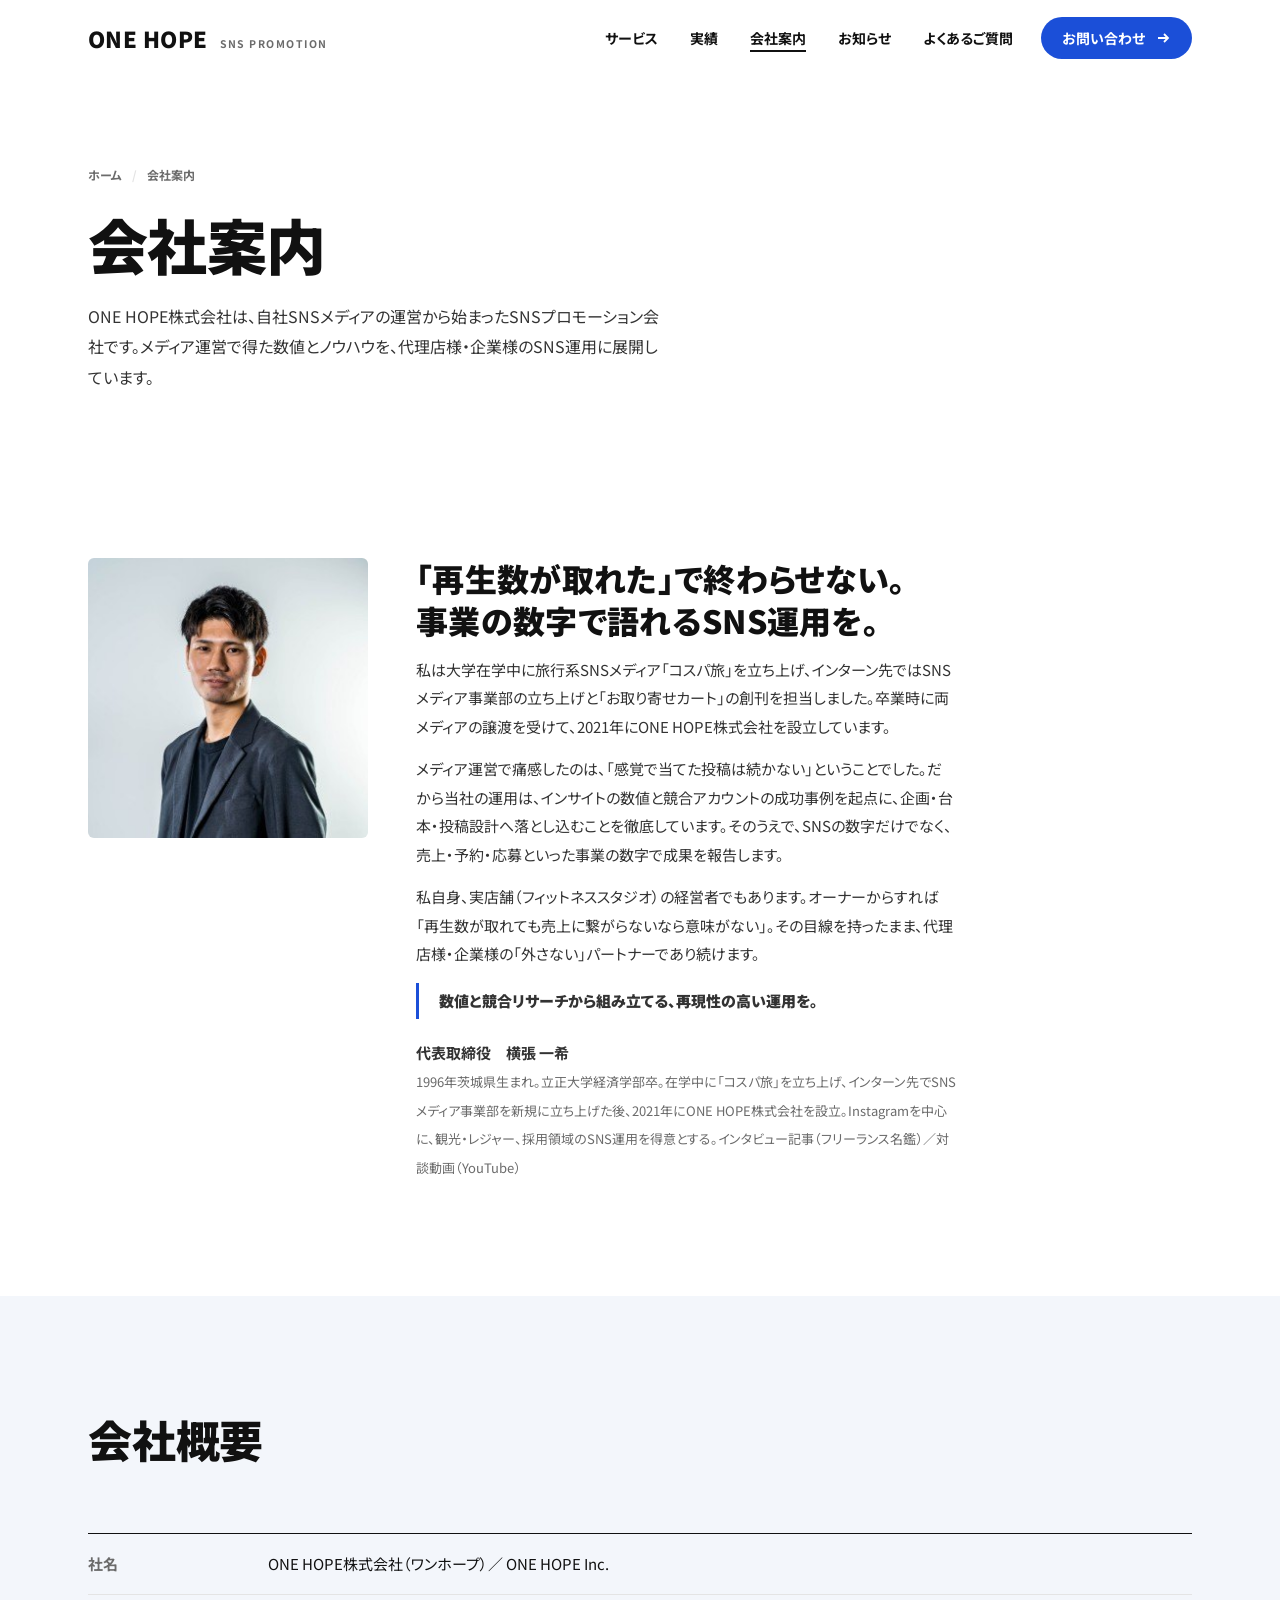
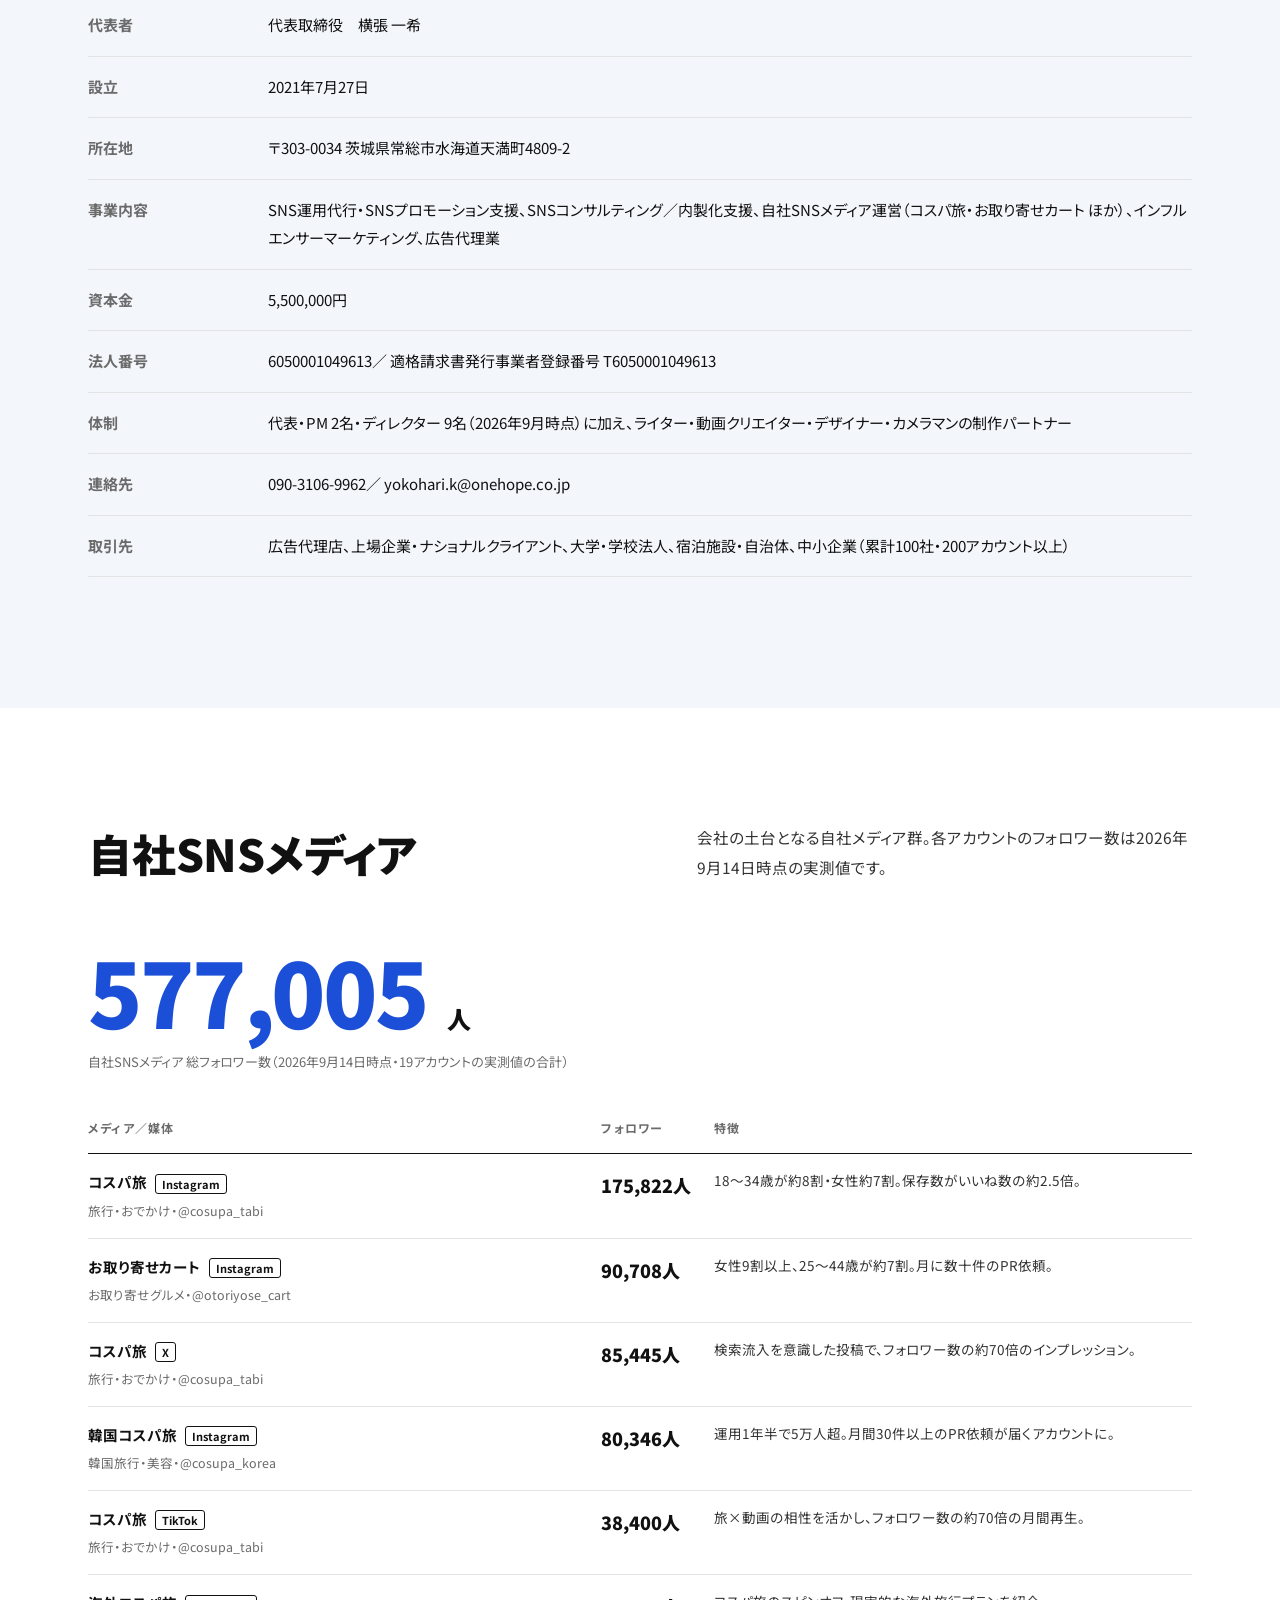
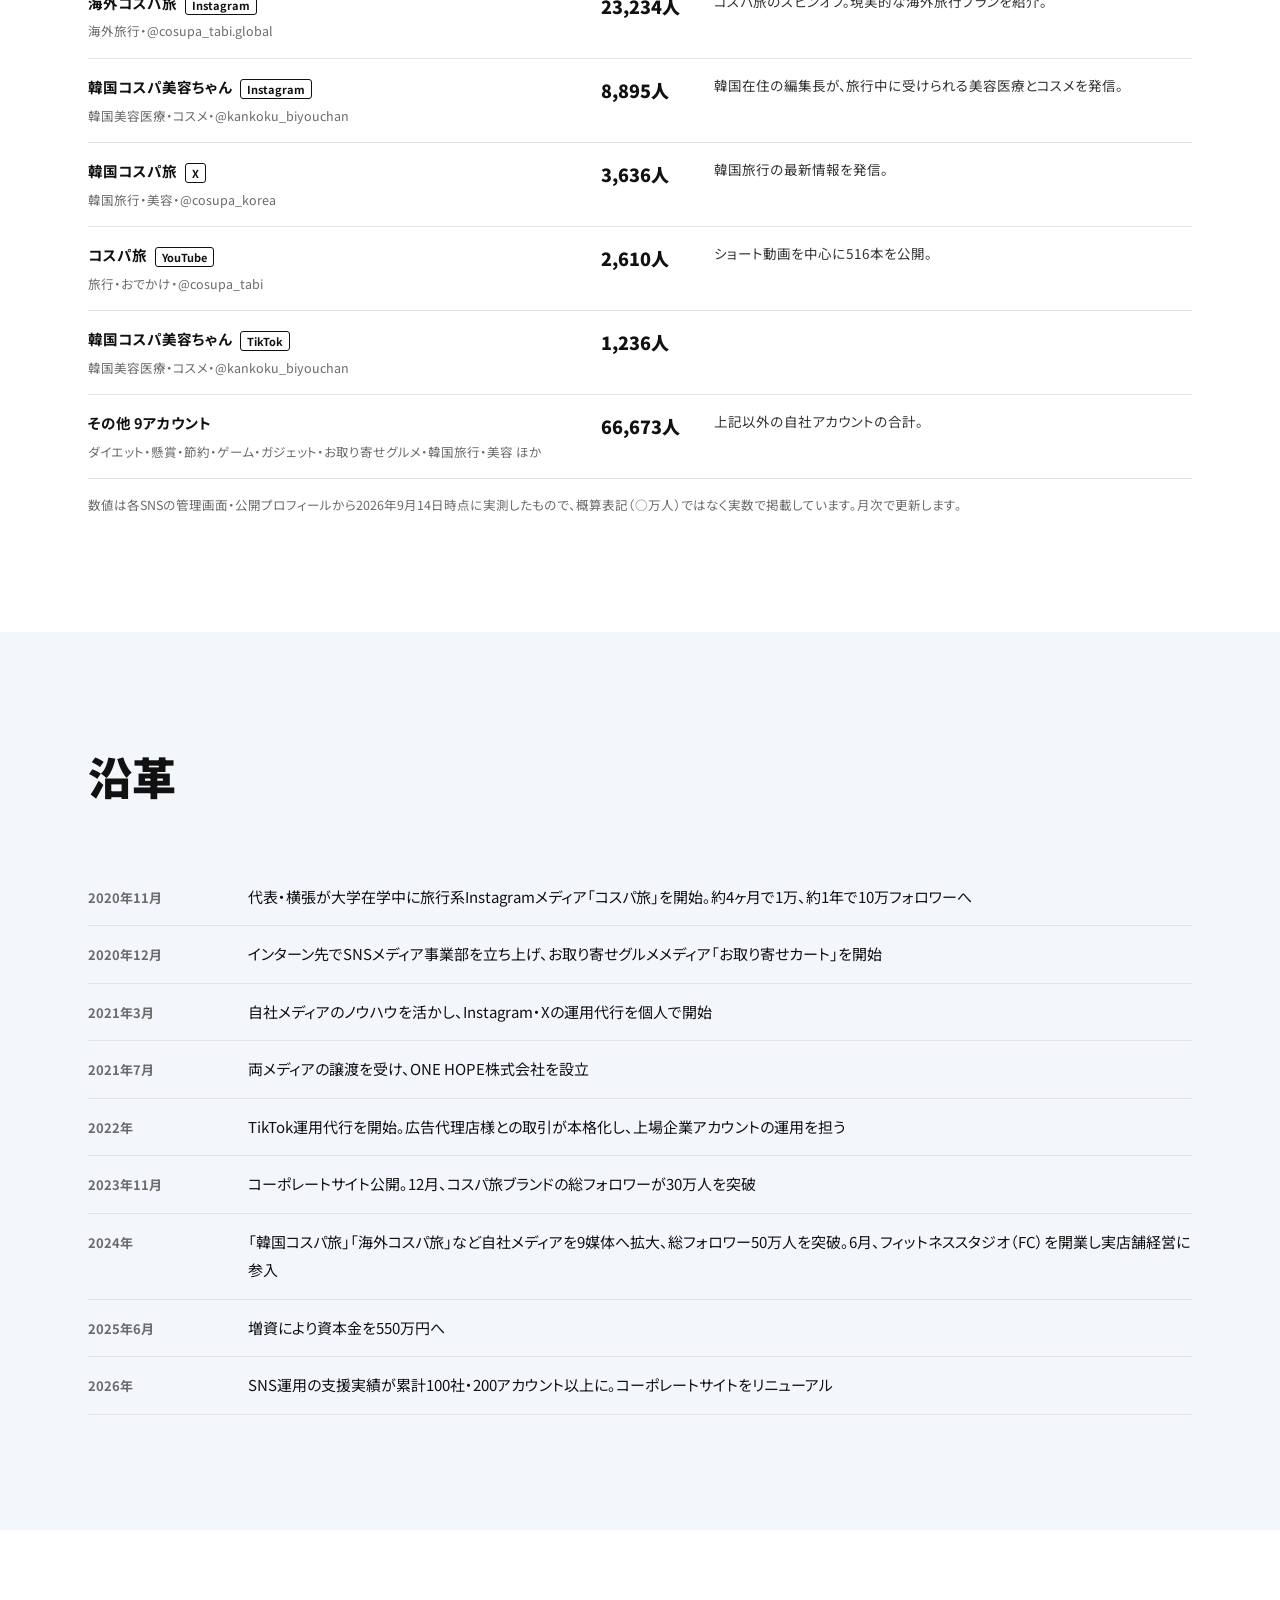
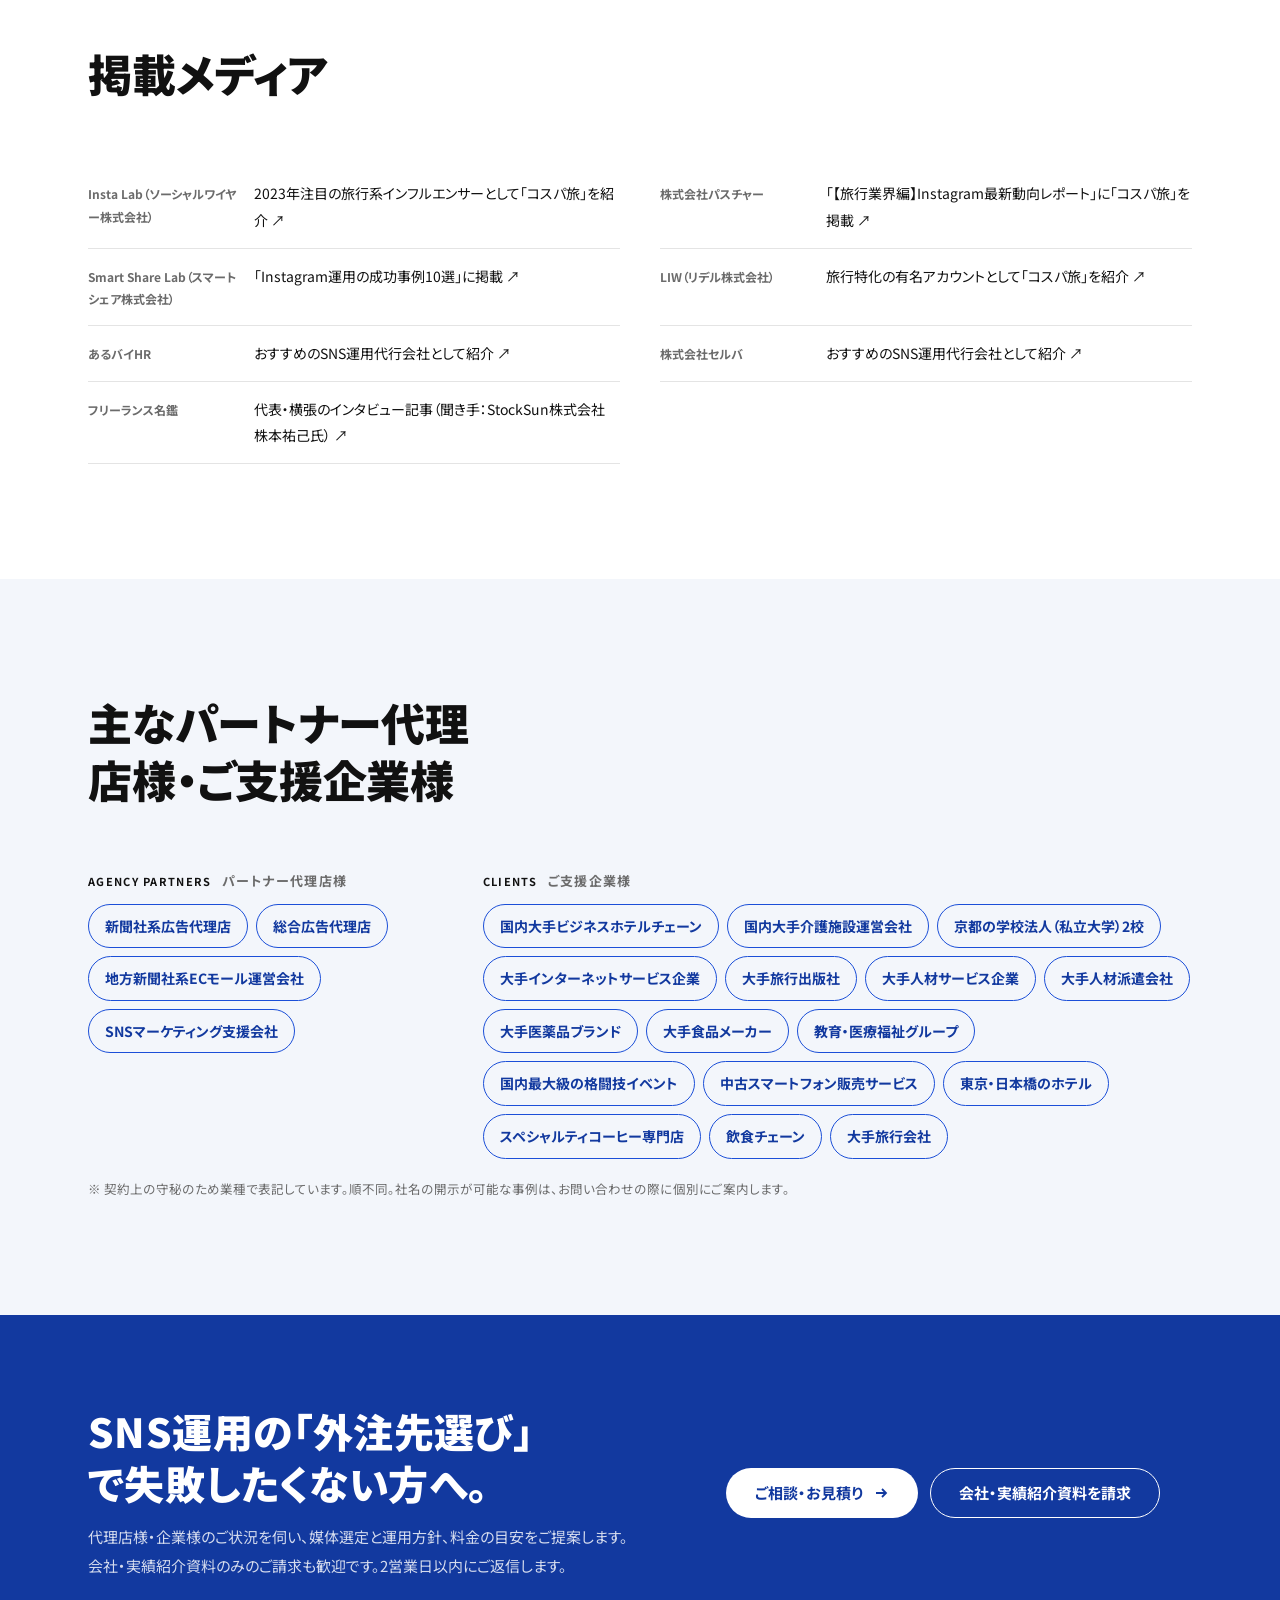
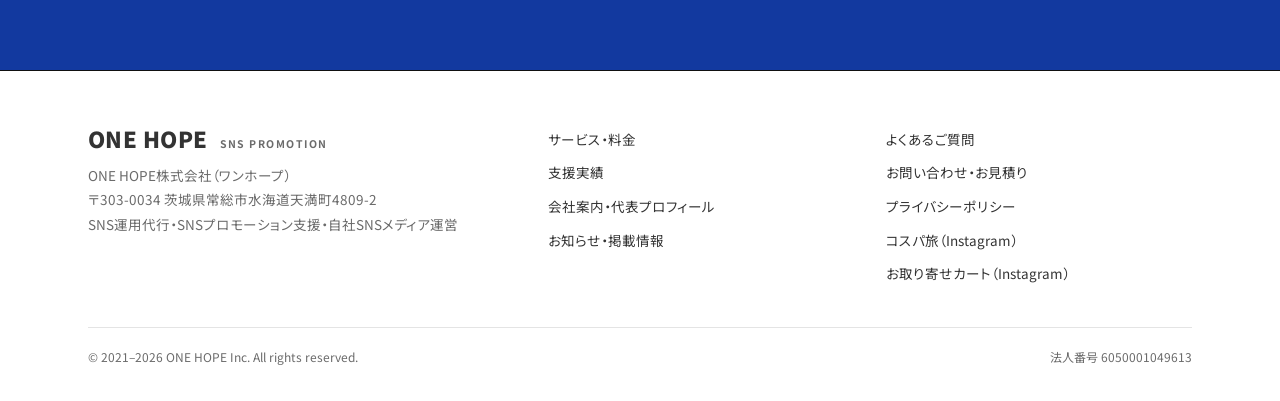
==== commit bbaac968: "onehope.co.jp 本番公開版（2026-09-15 v2_GA4）" ====
--- a/company/index.html
+++ b/company/index.html
@@ -17,13 +17,12 @@
 <meta name="twitter:card" content="summary_large_image">
 <link rel="icon" href="/assets/favicon.svg" type="image/svg+xml">
 <link rel="preconnect" href="https://fonts.googleapis.com"><link rel="preconnect" href="https://fonts.gstatic.com" crossorigin><link rel="stylesheet" href="https://fonts.googleapis.com/css2?family=Zen+Kaku+Gothic+New:wght@500;700&family=Noto+Sans+JP:wght@400;500;700&family=IBM+Plex+Mono:wght@500;600&display=swap">
-<script type="application/ld+json">{"@context": "https://schema.org", "@graph": [{"@type": ["Organization", "ProfessionalService"], "@id": "https://onehope.co.jp/#organization", "name": "ONE HOPE株式会社", "alternateName": ["ワンホープ株式会社", "ONE HOPE Inc.", "ONEHOPE"], "url": "https://onehope.co.jp/", "logo": "https://onehope.co.jp/assets/logo-onehope.png", "foundingDate": "2021-07-27", "founder": {"@id": "https://onehope.co.jp/#ceo"}, "telephone": "+81-90-3106-9962", "email": "yokohari.k@onehope.co.jp", "address": {"@type": "PostalAddress", "postalCode": "303-0034", "addressRegion": "茨城県", "addressLocality": "常総市", "streetAddress": "水海道天満町4809-2", "addressCountry": "JP"}, "areaServed": "JP", "description": "ONE HOPE株式会社は、上場企業・ナショナルクライアントを含む100社・200アカウント以上のSNS運用実績を持つSNS運用代行会社です。総フォロワー58万人超の自社メディア（コスパ旅・お取り寄せカート ほか）の運営で得た数値とロジックに基づき、代理店様・企業様のInstagram・TikTok・X・YouTube運用を安定して支援します。", "sameAs": ["https://www.instagram.com/cosupa_tabi/", "https://www.instagram.com/cosupa_korea/", "https://www.instagram.com/cosupa_tabi.global/", "https://www.instagram.com/otoriyose_cart/", "https://x.com/cosupa_tabi", "https://www.tiktok.com/@cosupa_tabi", "https://media-radar.jp/company1004442.html", "https://www.ipros.com/company/detail/2117784/", "https://info.gbiz.go.jp/hojin/ichiran?hojinBango=6050001049613"], "knowsAbout": ["SNS運用代行", "Instagram運用", "TikTok運用", "X運用", "YouTube運用", "SNSマーケティング", "インフルエンサーマーケティング", "SNS広告運用", "採用SNS", "観光SNSプロモーション"], "hasOfferCatalog": {"@type": "OfferCatalog", "name": "サービス", "itemListElement": [{"@type": "Offer", "itemOffered": {"@type": "Service", "name": "SNS運用代行", "description": "Instagram・TikTok・X・YouTube・LINE。企画、撮影、投稿制作、投稿代行、コメント対応、分析・改善までを一括で。"}}, {"@type": "Offer", "itemOffered": {"@type": "Service", "name": "インフルエンサーマーケティング", "description": "自社メディア運営で築いた旅行・グルメ系インフルエンサーとの関係値を活かし、キャスティングから条件調整、投稿管理、レポートまで一括で。"}}, {"@type": "Offer", "itemOffered": {"@type": "Service", "name": "SNS戦略設計・アカウント初期設計", "description": "ベンチマーク選定、アカウント名・自己紹介文、ハイライト、固定投稿、投稿クリエイティブの詳細設計まで。単発の「インスタトライアル」としてもご依頼いただけます。"}}, {"@type": "Offer", "itemOffered": {"@type": "Service", "name": "SNSコンサルティング・内製化支援", "description": "社内で運用を続けたい企業様へ。立ち上げ設計から、企画・撮影・制作の内製化、定例コンサル、担当者向けチャットサポートまで。"}}, {"@type": "Offer", "itemOffered": {"@type": "Service", "name": "自社メディアPR（コスパ旅・お取り寄せカート）", "description": "総フォロワー約30万人（Instagram・X・TikTok合計）の旅行・おでかけメディア「コスパ旅」、約9万人のグルメメディア「お取り寄せカート」でのタイアップPR。宿泊施設・自治体・食品メーカー様の実績多数。"}}, {"@type": "Offer", "itemOffered": {"@type": "Service", "name": "広告代理店様向けパートナー運用", "description": "代理店様の運用パートナーとして、貴社名義での運用・報告に対応します。営業・提案段階からの同席、提案資料の作成支援も可能です。"}}]}}, {"@type": "Person", "@id": "https://onehope.co.jp/#ceo", "name": "横張 一希", "alternateName": "Kazuki Yokohari", "jobTitle": "代表取締役", "worksFor": {"@id": "https://onehope.co.jp/#organization"}, "url": "https://onehope.co.jp/company/", "sameAs": ["https://freelance-meikan.com/freelance/1093", "https://freelance-meikan.com/column/4333/", "https://youtu.be/bw4kMr-M6YY"], "description": "大学在学中に旅行系SNSメディア「コスパ旅」を立ち上げ、2021年にONE HOPE株式会社を設立。Instagramを中心に観光・レジャー、採用領域のSNS運用を得意とする。"}, {"@type": "WebSite", "@id": "https://onehope.co.jp/#website", "url": "https://onehope.co.jp/", "name": "ONE HOPE株式会社", "publisher": {"@id": "https://onehope.co.jp/#organization"}, "inLanguage": "ja"}, {"@type": "WebPage", "@id": "https://onehope.co.jp/company/#webpage", "url": "https://onehope.co.jp/company/", "name": "会社案内・代表プロフィール", "description": "ONE HOPE株式会社の会社概要、代表取締役 横張一希のプロフィール、沿革、掲載メディア。2021年7月設立。SNS運用代行・SNSプロモーション支援・自社SNSメディア運営。", "isPartOf": {"@id": "https://onehope.co.jp/#website"}, "about": {"@id": "https://onehope.co.jp/#organization"}, "inLanguage": "ja", "dateModified": "2026-10-20"}, {"@type": "BreadcrumbList", "itemListElement": [{"@type": "ListItem", "position": 1, "name": "ホーム", "item": "https://onehope.co.jp/"}, {"@type": "ListItem", "position": 2, "name": "会社案内", "item": "https://onehope.co.jp/company/"}]}]}</script>
+<script type="application/ld+json">{"@context": "https://schema.org", "@graph": [{"@type": ["Organization", "ProfessionalService"], "@id": "https://onehope.co.jp/#organization", "name": "ONE HOPE株式会社", "alternateName": ["ワンホープ株式会社", "ONE HOPE Inc.", "ONEHOPE"], "url": "https://onehope.co.jp/", "logo": "https://onehope.co.jp/assets/logo-onehope.png", "foundingDate": "2021-07-27", "founder": {"@id": "https://onehope.co.jp/#ceo"}, "telephone": "+81-90-3106-9962", "email": "yokohari.k@onehope.co.jp", "address": {"@type": "PostalAddress", "postalCode": "303-0034", "addressRegion": "茨城県", "addressLocality": "常総市", "streetAddress": "水海道天満町4809-2", "addressCountry": "JP"}, "areaServed": "JP", "description": "ONE HOPE株式会社は、上場企業・ナショナルクライアントを含む100社・200アカウント以上のSNS運用実績を持つSNS運用代行会社です。総フォロワー58万人超の自社メディア（コスパ旅・お取り寄せカート ほか）の運営で得た数値とロジックに基づき、代理店様・企業様のInstagram・TikTok・X・YouTube運用を安定して支援します。", "sameAs": ["https://www.instagram.com/cosupa_tabi/", "https://www.instagram.com/cosupa_korea/", "https://www.instagram.com/cosupa_tabi.global/", "https://www.instagram.com/otoriyose_cart/", "https://x.com/cosupa_tabi", "https://www.tiktok.com/@cosupa_tabi", "https://media-radar.jp/company1004442.html", "https://www.ipros.com/company/detail/2117784/", "https://info.gbiz.go.jp/hojin/ichiran?hojinBango=6050001049613"], "knowsAbout": ["SNS運用代行", "Instagram運用", "TikTok運用", "X運用", "YouTube運用", "SNSマーケティング", "インフルエンサーマーケティング", "SNS広告運用", "採用SNS", "観光SNSプロモーション"], "hasOfferCatalog": {"@type": "OfferCatalog", "name": "サービス", "itemListElement": [{"@type": "Offer", "itemOffered": {"@type": "Service", "name": "SNS運用代行", "description": "Instagram・TikTok・X・YouTube・LINE。企画、撮影、投稿制作、投稿代行、コメント対応、分析・改善までを一括で。"}}, {"@type": "Offer", "itemOffered": {"@type": "Service", "name": "インフルエンサーマーケティング", "description": "自社メディア運営で築いた旅行・グルメ系インフルエンサーとの関係値を活かし、キャスティングから条件調整、投稿管理、レポートまで一括で。"}}, {"@type": "Offer", "itemOffered": {"@type": "Service", "name": "SNS戦略設計・アカウント初期設計", "description": "ベンチマーク選定、アカウント名・自己紹介文、ハイライト、固定投稿、投稿クリエイティブの詳細設計まで。単発の「インスタトライアル」としてもご依頼いただけます。"}}, {"@type": "Offer", "itemOffered": {"@type": "Service", "name": "SNSコンサルティング・内製化支援", "description": "社内で運用を続けたい企業様へ。立ち上げ設計から、企画・撮影・制作の内製化、定例コンサル、担当者向けチャットサポートまで。"}}, {"@type": "Offer", "itemOffered": {"@type": "Service", "name": "自社メディアPR（コスパ旅・お取り寄せカート）", "description": "総フォロワー約30万人（Instagram・X・TikTok合計）の旅行・おでかけメディア「コスパ旅」、約9万人のグルメメディア「お取り寄せカート」でのタイアップPR。宿泊施設・自治体・食品メーカー様の実績多数。"}}, {"@type": "Offer", "itemOffered": {"@type": "Service", "name": "広告代理店様向けパートナー運用", "description": "代理店様の運用パートナーとして、貴社名義での運用・報告に対応します。営業・提案段階からの同席、提案資料の作成支援も可能です。"}}]}}, {"@type": "Person", "@id": "https://onehope.co.jp/#ceo", "name": "横張 一希", "alternateName": "Kazuki Yokohari", "jobTitle": "代表取締役", "worksFor": {"@id": "https://onehope.co.jp/#organization"}, "url": "https://onehope.co.jp/company/", "sameAs": ["https://freelance-meikan.com/freelance/1093", "https://freelance-meikan.com/column/4333/", "https://youtu.be/bw4kMr-M6YY"], "description": "大学在学中に旅行系SNSメディア「コスパ旅」を立ち上げ、2021年にONE HOPE株式会社を設立。Instagramを中心に観光・レジャー、採用領域のSNS運用を得意とする。"}, {"@type": "WebSite", "@id": "https://onehope.co.jp/#website", "url": "https://onehope.co.jp/", "name": "ONE HOPE株式会社", "publisher": {"@id": "https://onehope.co.jp/#organization"}, "inLanguage": "ja"}, {"@type": "WebPage", "@id": "https://onehope.co.jp/company/#webpage", "url": "https://onehope.co.jp/company/", "name": "会社案内・代表プロフィール", "description": "ONE HOPE株式会社の会社概要、代表取締役 横張一希のプロフィール、沿革、掲載メディア。2021年7月設立。SNS運用代行・SNSプロモーション支援・自社SNSメディア運営。", "isPartOf": {"@id": "https://onehope.co.jp/#website"}, "about": {"@id": "https://onehope.co.jp/#organization"}, "inLanguage": "ja", "dateModified": "2026-09-14"}, {"@type": "BreadcrumbList", "itemListElement": [{"@type": "ListItem", "position": 1, "name": "ホーム", "item": "https://onehope.co.jp/"}, {"@type": "ListItem", "position": 2, "name": "会社案内", "item": "https://onehope.co.jp/company/"}]}]}</script>
 <script async src="https://www.googletagmanager.com/gtag/js?id=G-PHNVMCRT2P"></script>
 <script>window.dataLayer=window.dataLayer||[];function gtag(){dataLayer.push(arguments);}gtag('js',new Date());gtag('config','G-PHNVMCRT2P',{anonymize_ip:true});
 document.addEventListener('click',function(e){var a=e.target.closest('a,button');if(!a)return;var h=a.getAttribute('href')||'';
 if(h.indexOf('mailto:')===0)gtag('event','contact_mail',{location:location.pathname});
-else if(h.indexOf('tel:')===0)gtag('event','contact_tel',{location:location.pathname,label:a.getAttribute('data-ga')||'link'});
-else if(a.getAttribute('data-ga')==='timerex')gtag('event','timerex_click',{location:location.pathname});
+else if(h.indexOf('tel:')===0)gtag('event','contact_tel',{location:location.pathname});
 else if(a.classList.contains('btn-primary'))gtag('event','cta_click',{label:(a.textContent||'').trim().slice(0,30),location:location.pathname});
 else if(a.classList.contains('reel'))gtag('event','reel_click',{label:a.getAttribute('aria-label')||''});
 else if(/instagram\.com|tiktok\.com|youtube\.com|x\.com/.test(h))gtag('event','sns_outbound',{url:h});});
@@ -107,7 +106,7 @@
   <div class="container">
     <div>
       <h2 id="cta-h">SNS運用の「外注先選び」で失敗したくない方へ。</h2>
-      <p>代理店様・企業様のご状況を伺い、媒体選定と運用方針、料金の目安をご提案します。会社・実績紹介資料のみのご請求も歓迎です。1営業日以内にご連絡します。</p>
+      <p>代理店様・企業様のご状況を伺い、媒体選定と運用方針、料金の目安をご提案します。会社・実績紹介資料のみのご請求も歓迎です。2営業日以内にご返信します。</p>
     </div>
     <div class="btns">
       <a class="btn btn-primary" href="/contact/">ご相談・お見積り <svg viewBox="0 0 16 16" fill="none" stroke="currentColor" stroke-width="1.8" aria-hidden="true"><path d="M3 8h10M9 4l4 4-4 4"/></svg></a>
@@ -117,7 +116,6 @@
 </section>
 </main>
 
-<a class="callbar" href="tel:09031069962" data-ga="callbar" aria-label="電話で相談する"><svg viewBox="0 0 24 24" fill="none" stroke="currentColor" stroke-width="2" aria-hidden="true"><path d="M22 16.9v3a2 2 0 0 1-2.2 2 19.8 19.8 0 0 1-8.6-3.1 19.5 19.5 0 0 1-6-6A19.8 19.8 0 0 1 2.1 4.2 2 2 0 0 1 4.1 2h3a2 2 0 0 1 2 1.7c.1.9.4 1.8.7 2.6a2 2 0 0 1-.5 2.1L8 9.7a16 16 0 0 0 6 6l1.3-1.3a2 2 0 0 1 2.1-.4c.8.3 1.7.6 2.6.7a2 2 0 0 1 1.7 2z"/></svg><span>電話で相談する<small>090-3106-9962</small></span></a>
 <footer class="site-footer">
   <div class="container">
     <div class="footer-grid">
--- a/assets/site.css
+++ b/assets/site.css
@@ -442,32 +442,6 @@
   .rule-item h3{font-size:16px}
 }
 
-/* sticky call bar (mobile) */
-.callbar{display:none}
-@media (max-width:920px){
-  .callbar{position:fixed;left:12px;right:12px;bottom:12px;z-index:60;display:flex;align-items:center;justify-content:center;gap:10px;background:var(--accent);color:#fff;border-radius:999px;padding:14px 18px;font-weight:900;font-size:15px;box-shadow:0 10px 30px -10px rgba(27,79,216,.6);text-decoration:none}
-  .callbar:hover{text-decoration:none;background:var(--accent-strong)}
-  .callbar svg{width:20px;height:20px;flex:none}
-  .callbar span{display:flex;flex-direction:column;line-height:1.15}
-  .callbar small{font-size:11px;font-weight:700;opacity:.9;letter-spacing:.04em}
-  .site-footer{padding-bottom:96px}
-  .thanks .callbar{display:none}
-}
-/* contact form extras */
-.hp-field{position:absolute;left:-9999px;top:-9999px;height:0;overflow:hidden}
-.assure{display:grid;gap:6px;border-top:1px solid var(--line);padding-top:14px;margin-top:4px}
-.assure li{font-size:13.5px;color:var(--ink-2);padding-left:22px;position:relative;font-weight:700}
-.assure li::before{content:"✓";position:absolute;left:0;top:0;color:var(--accent);font-weight:900}
-.form .btn-primary{justify-content:center;width:100%;padding:18px 24px;font-size:16px}
-.field label .req{font-size:11px;color:#fff;background:var(--accent);border-radius:3px;padding:1px 6px;margin-left:8px;letter-spacing:.05em;font-weight:700}
-/* thanks page */
-.thanks-box{max-width:720px}
-.thanks-box h1{font-size:clamp(28px,4vw,44px);letter-spacing:-.01em}
-.thanks-box .lead{margin-top:18px}
-.thanks-cta{margin-top:40px;border:1.5px solid var(--accent);border-radius:8px;padding:28px;background:var(--surface-2)}
-.thanks-cta h2{font-size:20px}
-.thanks-cta p{margin:10px 0 18px;color:var(--ink-2);font-size:14.5px}
-
 /* page header */
 .page-head{padding:clamp(48px,7vw,88px) 0 clamp(32px,4vw,56px)}
 .page-head h1{font-size:clamp(36px,5vw,60px);letter-spacing:-.01em}
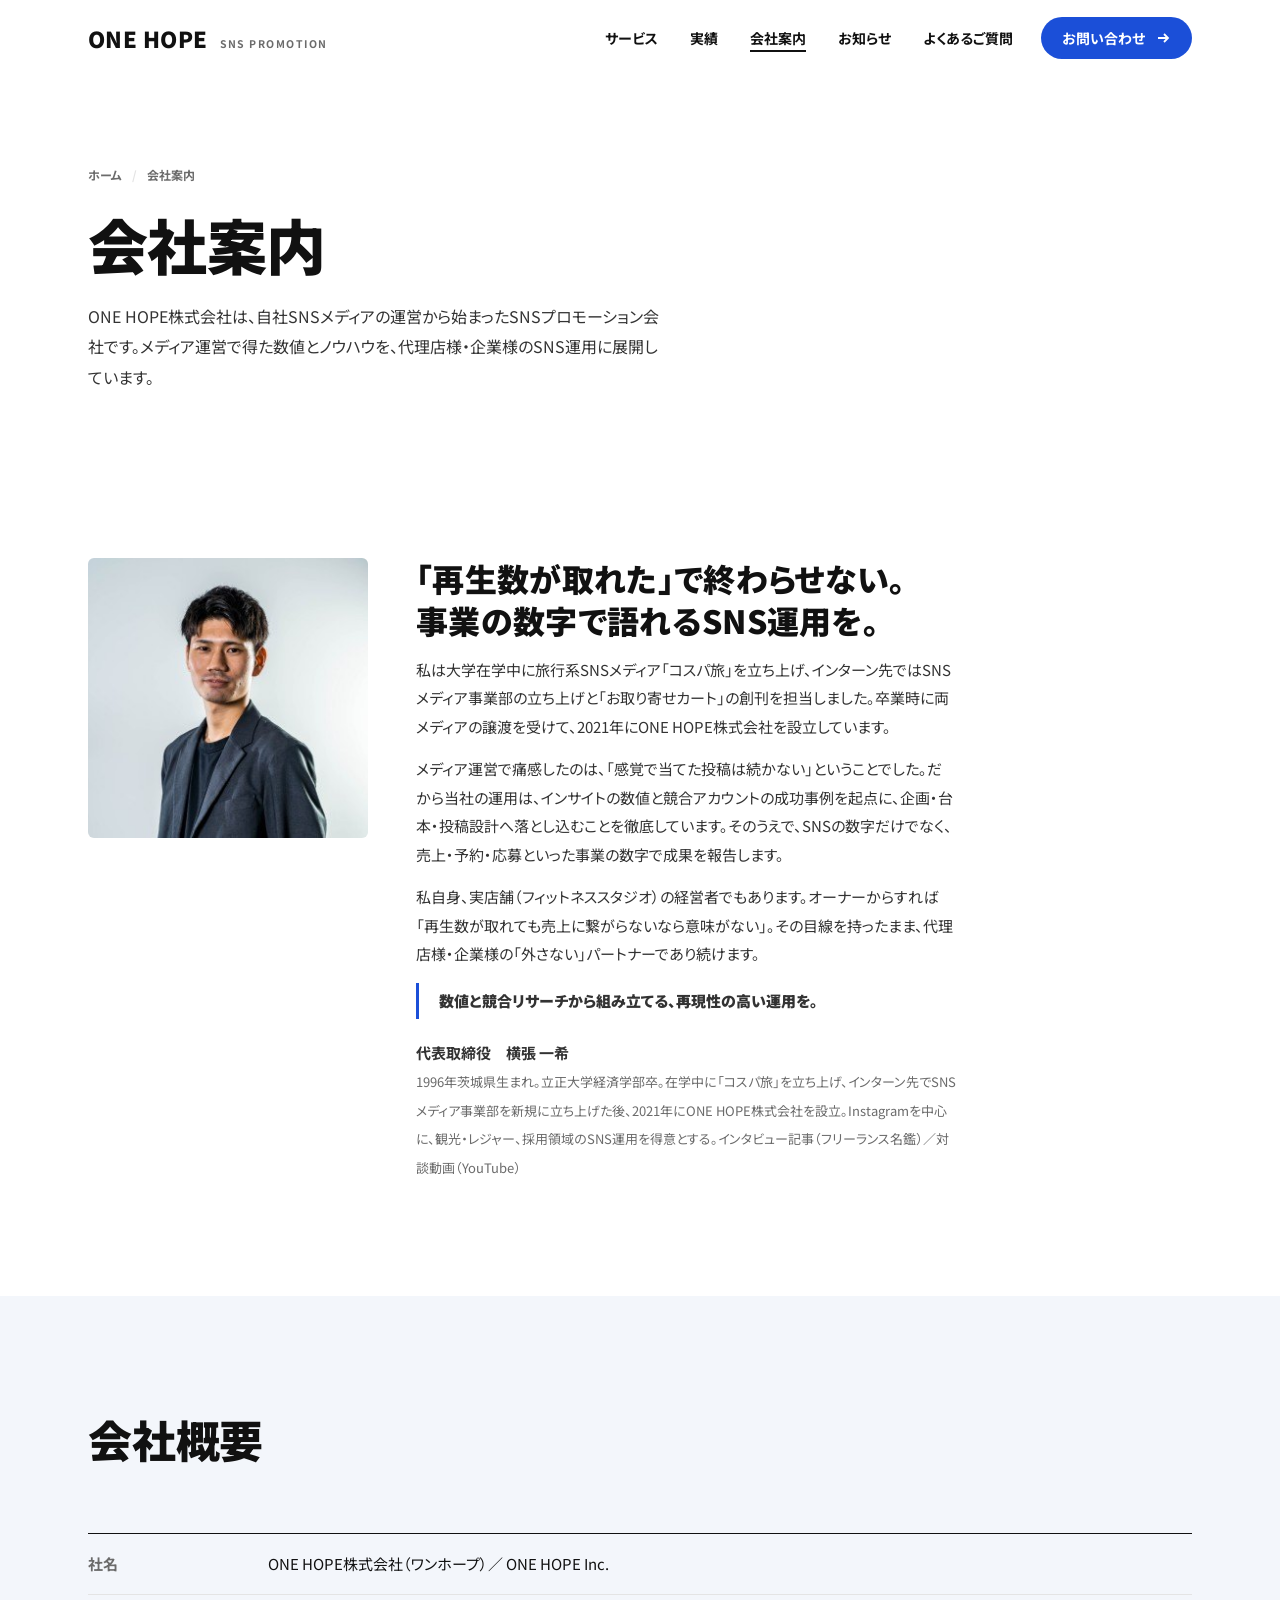
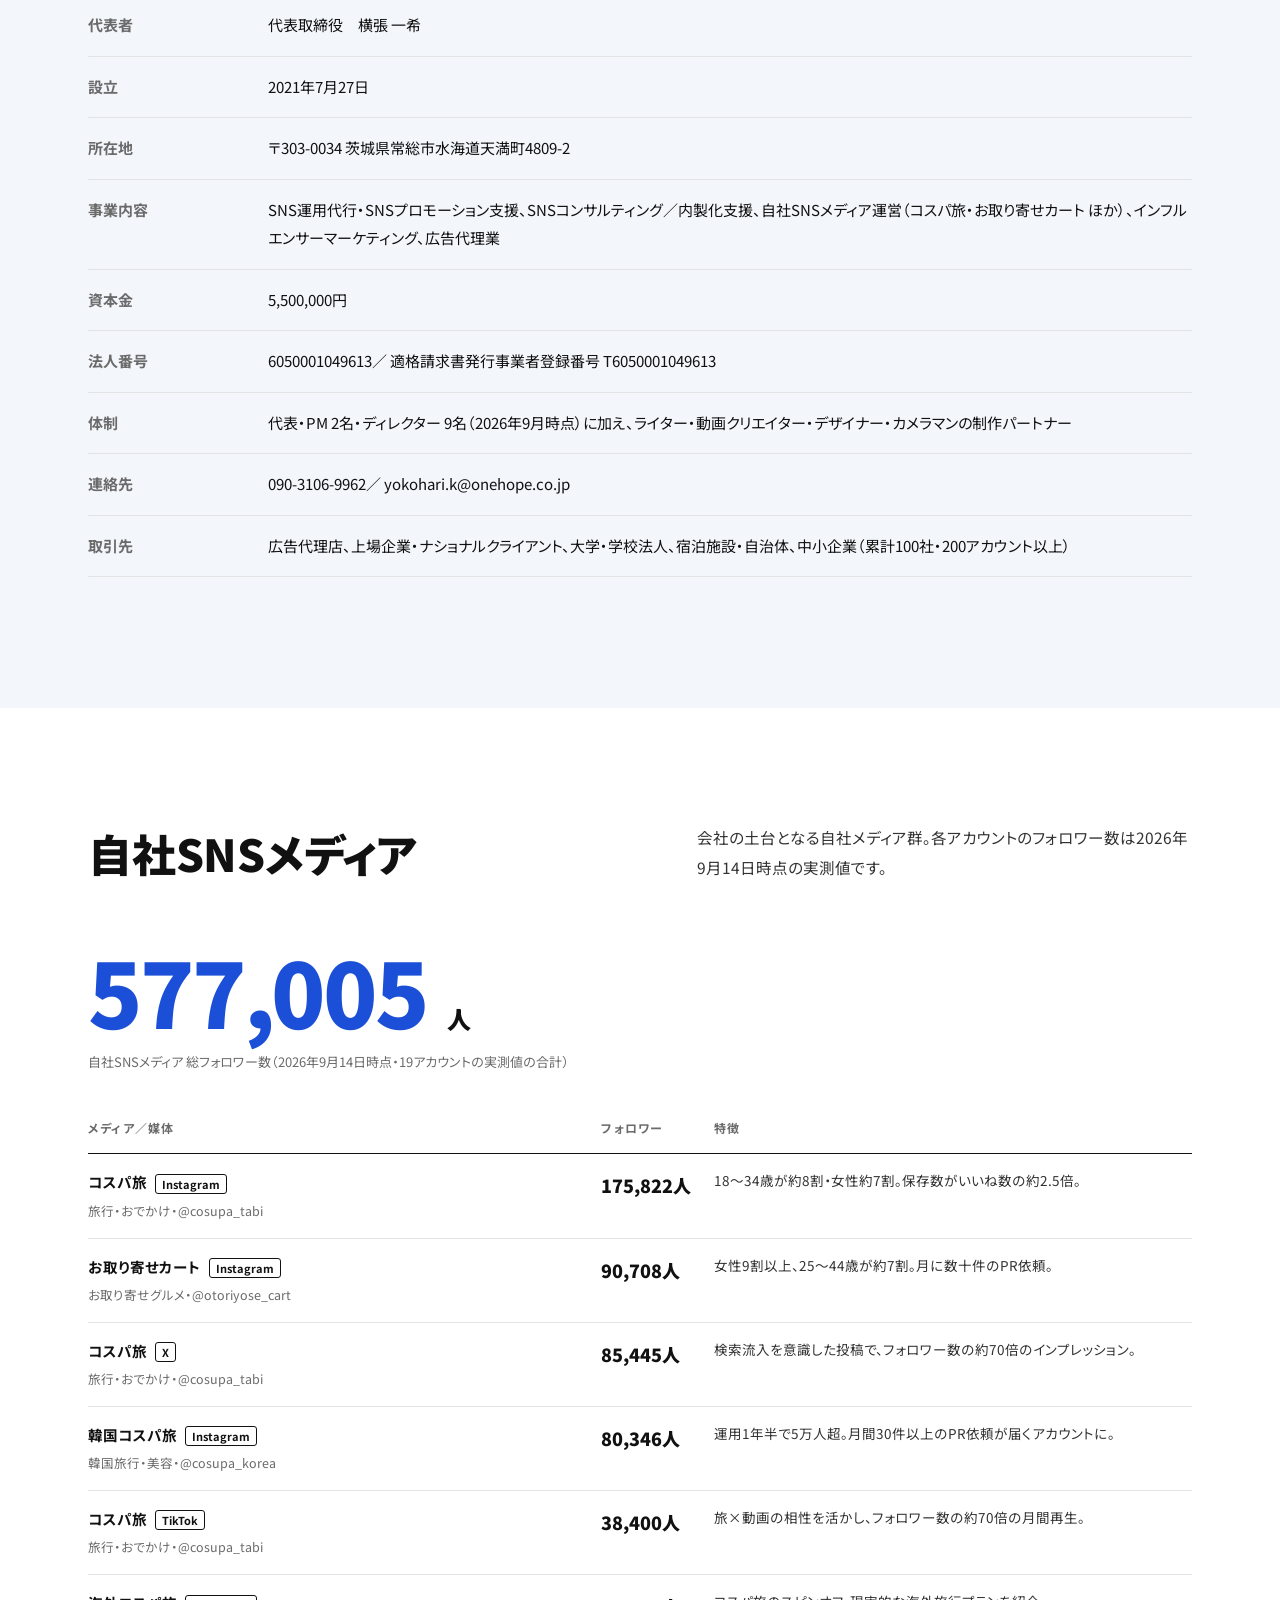
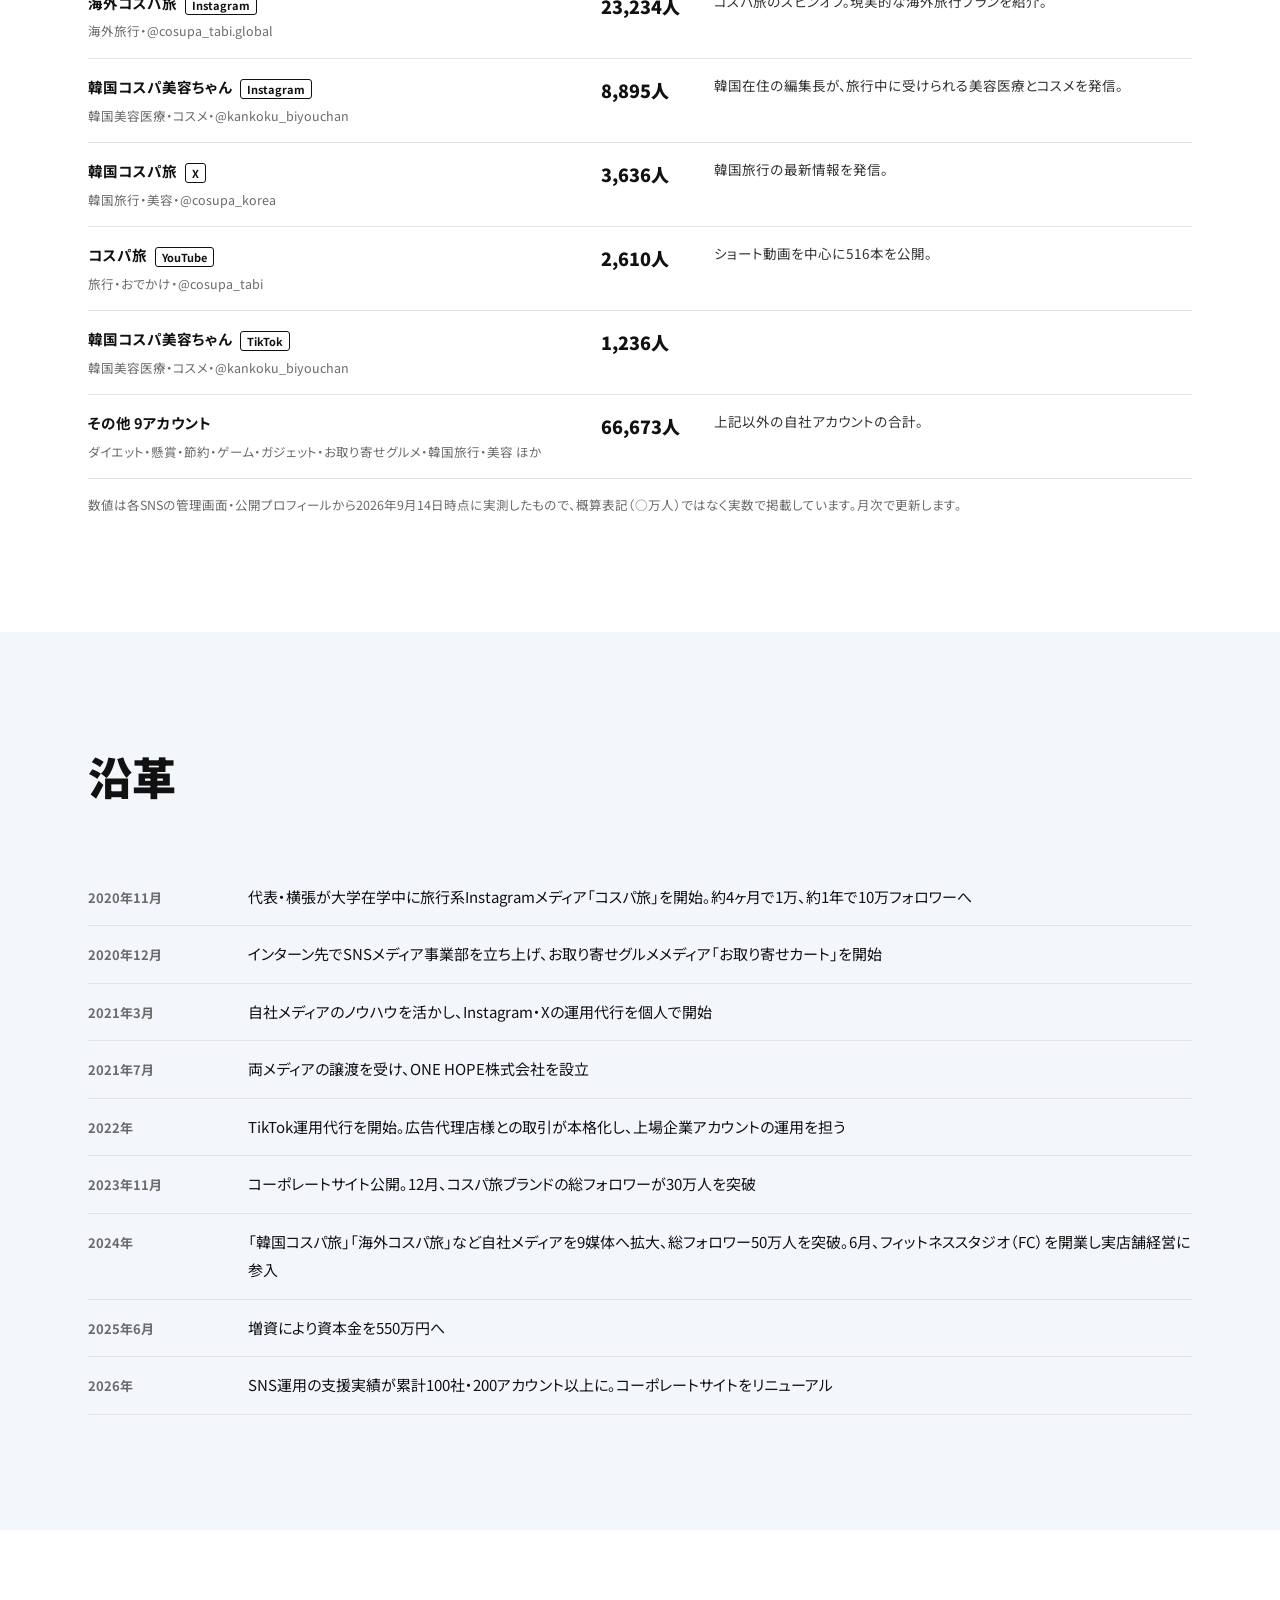
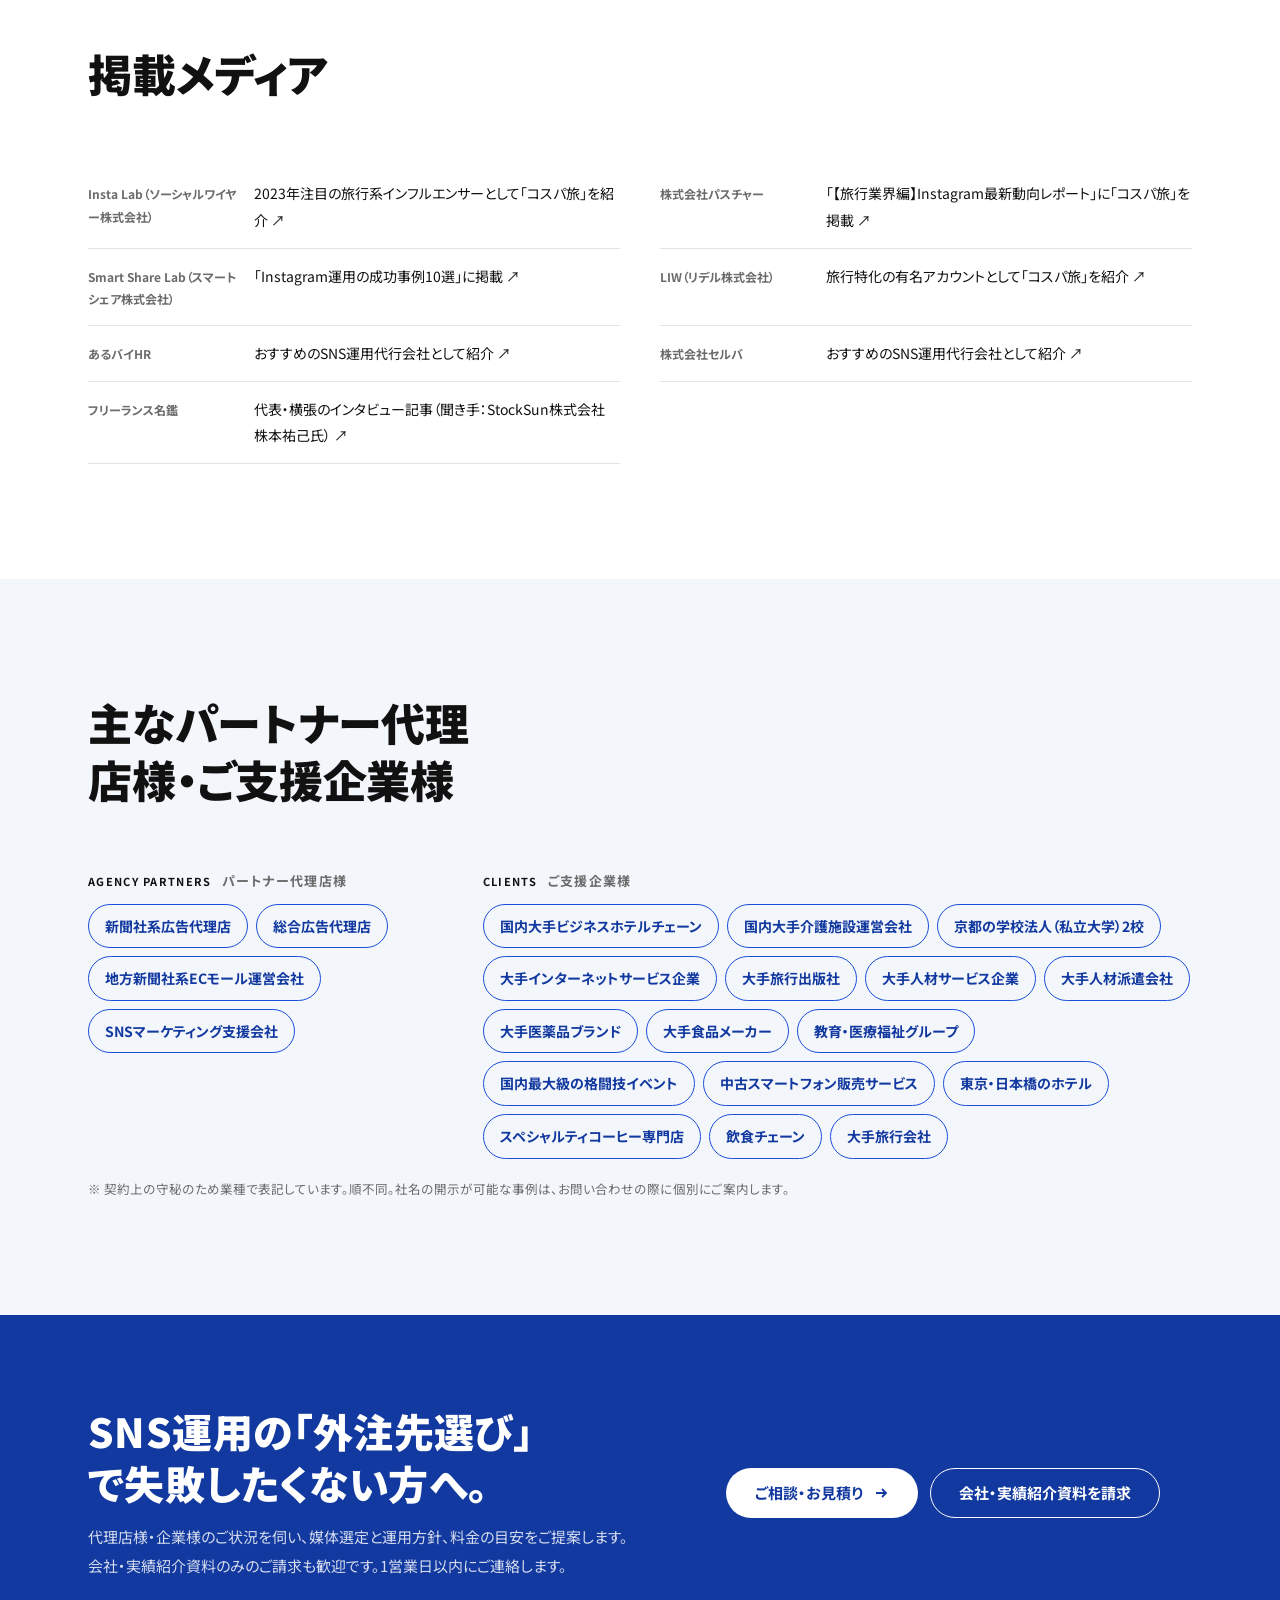
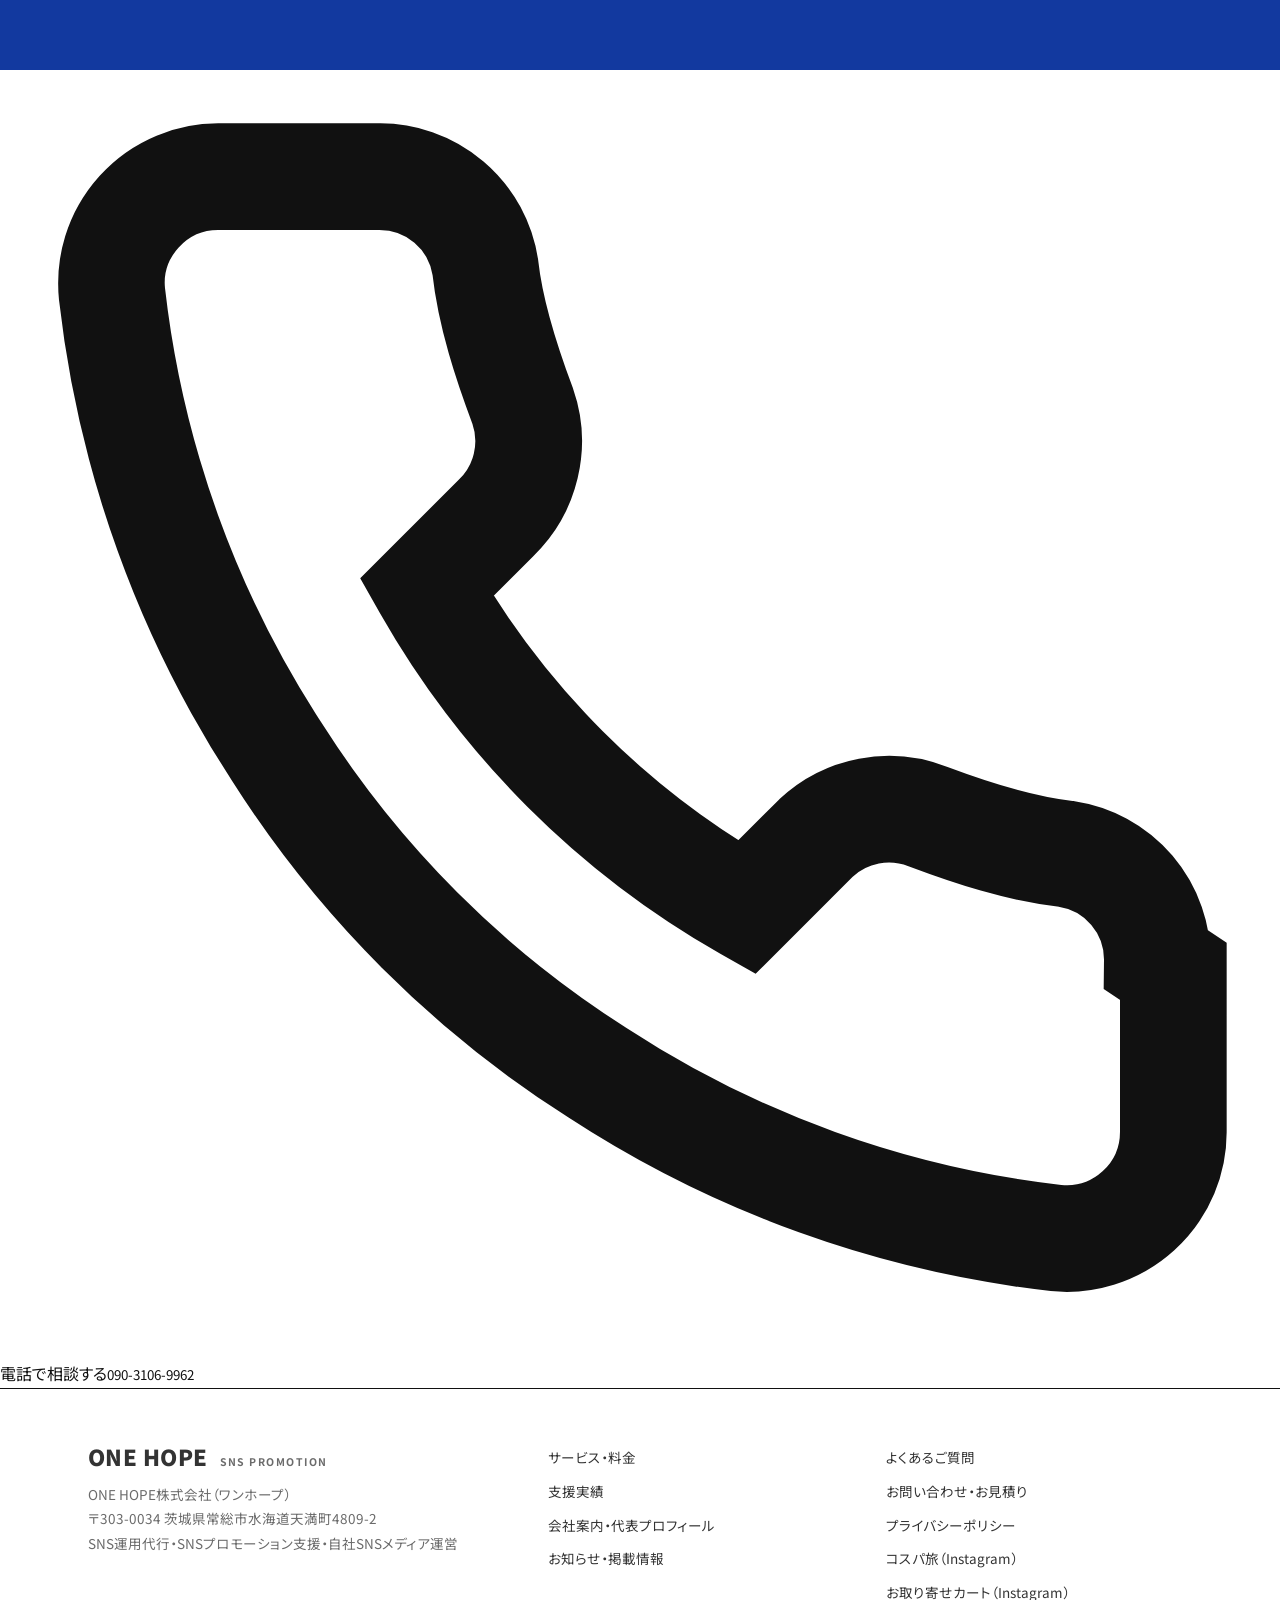
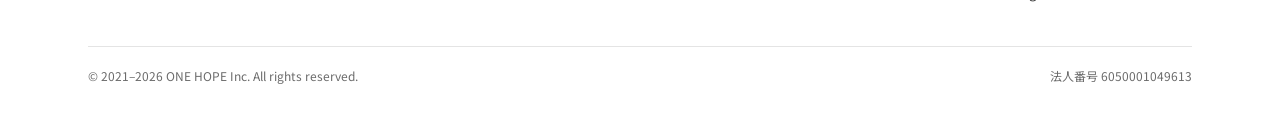
==== commit a8c63cc3: "問い合わせの計測を追加（相談の種類の値・知ったきっかけ・来たページと参照元・問い合わせ番号）と数字の修正 - フォーム改修版（form-update-20261020）を土台に追加 - 送信成功時だけ" ====
--- a/company/index.html
+++ b/company/index.html
@@ -17,12 +17,13 @@
 <meta name="twitter:card" content="summary_large_image">
 <link rel="icon" href="/assets/favicon.svg" type="image/svg+xml">
 <link rel="preconnect" href="https://fonts.googleapis.com"><link rel="preconnect" href="https://fonts.gstatic.com" crossorigin><link rel="stylesheet" href="https://fonts.googleapis.com/css2?family=Zen+Kaku+Gothic+New:wght@500;700&family=Noto+Sans+JP:wght@400;500;700&family=IBM+Plex+Mono:wght@500;600&display=swap">
-<script type="application/ld+json">{"@context": "https://schema.org", "@graph": [{"@type": ["Organization", "ProfessionalService"], "@id": "https://onehope.co.jp/#organization", "name": "ONE HOPE株式会社", "alternateName": ["ワンホープ株式会社", "ONE HOPE Inc.", "ONEHOPE"], "url": "https://onehope.co.jp/", "logo": "https://onehope.co.jp/assets/logo-onehope.png", "foundingDate": "2021-07-27", "founder": {"@id": "https://onehope.co.jp/#ceo"}, "telephone": "+81-90-3106-9962", "email": "yokohari.k@onehope.co.jp", "address": {"@type": "PostalAddress", "postalCode": "303-0034", "addressRegion": "茨城県", "addressLocality": "常総市", "streetAddress": "水海道天満町4809-2", "addressCountry": "JP"}, "areaServed": "JP", "description": "ONE HOPE株式会社は、上場企業・ナショナルクライアントを含む100社・200アカウント以上のSNS運用実績を持つSNS運用代行会社です。総フォロワー58万人超の自社メディア（コスパ旅・お取り寄せカート ほか）の運営で得た数値とロジックに基づき、代理店様・企業様のInstagram・TikTok・X・YouTube運用を安定して支援します。", "sameAs": ["https://www.instagram.com/cosupa_tabi/", "https://www.instagram.com/cosupa_korea/", "https://www.instagram.com/cosupa_tabi.global/", "https://www.instagram.com/otoriyose_cart/", "https://x.com/cosupa_tabi", "https://www.tiktok.com/@cosupa_tabi", "https://media-radar.jp/company1004442.html", "https://www.ipros.com/company/detail/2117784/", "https://info.gbiz.go.jp/hojin/ichiran?hojinBango=6050001049613"], "knowsAbout": ["SNS運用代行", "Instagram運用", "TikTok運用", "X運用", "YouTube運用", "SNSマーケティング", "インフルエンサーマーケティング", "SNS広告運用", "採用SNS", "観光SNSプロモーション"], "hasOfferCatalog": {"@type": "OfferCatalog", "name": "サービス", "itemListElement": [{"@type": "Offer", "itemOffered": {"@type": "Service", "name": "SNS運用代行", "description": "Instagram・TikTok・X・YouTube・LINE。企画、撮影、投稿制作、投稿代行、コメント対応、分析・改善までを一括で。"}}, {"@type": "Offer", "itemOffered": {"@type": "Service", "name": "インフルエンサーマーケティング", "description": "自社メディア運営で築いた旅行・グルメ系インフルエンサーとの関係値を活かし、キャスティングから条件調整、投稿管理、レポートまで一括で。"}}, {"@type": "Offer", "itemOffered": {"@type": "Service", "name": "SNS戦略設計・アカウント初期設計", "description": "ベンチマーク選定、アカウント名・自己紹介文、ハイライト、固定投稿、投稿クリエイティブの詳細設計まで。単発の「インスタトライアル」としてもご依頼いただけます。"}}, {"@type": "Offer", "itemOffered": {"@type": "Service", "name": "SNSコンサルティング・内製化支援", "description": "社内で運用を続けたい企業様へ。立ち上げ設計から、企画・撮影・制作の内製化、定例コンサル、担当者向けチャットサポートまで。"}}, {"@type": "Offer", "itemOffered": {"@type": "Service", "name": "自社メディアPR（コスパ旅・お取り寄せカート）", "description": "総フォロワー約30万人（Instagram・X・TikTok合計）の旅行・おでかけメディア「コスパ旅」、約9万人のグルメメディア「お取り寄せカート」でのタイアップPR。宿泊施設・自治体・食品メーカー様の実績多数。"}}, {"@type": "Offer", "itemOffered": {"@type": "Service", "name": "広告代理店様向けパートナー運用", "description": "代理店様の運用パートナーとして、貴社名義での運用・報告に対応します。営業・提案段階からの同席、提案資料の作成支援も可能です。"}}]}}, {"@type": "Person", "@id": "https://onehope.co.jp/#ceo", "name": "横張 一希", "alternateName": "Kazuki Yokohari", "jobTitle": "代表取締役", "worksFor": {"@id": "https://onehope.co.jp/#organization"}, "url": "https://onehope.co.jp/company/", "sameAs": ["https://freelance-meikan.com/freelance/1093", "https://freelance-meikan.com/column/4333/", "https://youtu.be/bw4kMr-M6YY"], "description": "大学在学中に旅行系SNSメディア「コスパ旅」を立ち上げ、2021年にONE HOPE株式会社を設立。Instagramを中心に観光・レジャー、採用領域のSNS運用を得意とする。"}, {"@type": "WebSite", "@id": "https://onehope.co.jp/#website", "url": "https://onehope.co.jp/", "name": "ONE HOPE株式会社", "publisher": {"@id": "https://onehope.co.jp/#organization"}, "inLanguage": "ja"}, {"@type": "WebPage", "@id": "https://onehope.co.jp/company/#webpage", "url": "https://onehope.co.jp/company/", "name": "会社案内・代表プロフィール", "description": "ONE HOPE株式会社の会社概要、代表取締役 横張一希のプロフィール、沿革、掲載メディア。2021年7月設立。SNS運用代行・SNSプロモーション支援・自社SNSメディア運営。", "isPartOf": {"@id": "https://onehope.co.jp/#website"}, "about": {"@id": "https://onehope.co.jp/#organization"}, "inLanguage": "ja", "dateModified": "2026-09-14"}, {"@type": "BreadcrumbList", "itemListElement": [{"@type": "ListItem", "position": 1, "name": "ホーム", "item": "https://onehope.co.jp/"}, {"@type": "ListItem", "position": 2, "name": "会社案内", "item": "https://onehope.co.jp/company/"}]}]}</script>
+<script type="application/ld+json">{"@context": "https://schema.org", "@graph": [{"@type": ["Organization", "ProfessionalService"], "@id": "https://onehope.co.jp/#organization", "name": "ONE HOPE株式会社", "alternateName": ["ワンホープ株式会社", "ONE HOPE Inc.", "ONEHOPE"], "url": "https://onehope.co.jp/", "logo": "https://onehope.co.jp/assets/logo-onehope.png", "foundingDate": "2021-07-27", "founder": {"@id": "https://onehope.co.jp/#ceo"}, "telephone": "+81-90-3106-9962", "email": "yokohari.k@onehope.co.jp", "address": {"@type": "PostalAddress", "postalCode": "303-0034", "addressRegion": "茨城県", "addressLocality": "常総市", "streetAddress": "水海道天満町4809-2", "addressCountry": "JP"}, "areaServed": "JP", "description": "ONE HOPE株式会社は、上場企業・ナショナルクライアントを含む100社・200アカウント以上のSNS運用実績を持つSNS運用代行会社です。総フォロワー57万人超の自社メディア（コスパ旅・お取り寄せカート ほか）の運営で得た数値とロジックに基づき、代理店様・企業様のInstagram・TikTok・X・YouTube運用を安定して支援します。", "sameAs": ["https://www.instagram.com/cosupa_tabi/", "https://www.instagram.com/cosupa_korea/", "https://www.instagram.com/cosupa_tabi.global/", "https://www.instagram.com/otoriyose_cart/", "https://x.com/cosupa_tabi", "https://www.tiktok.com/@cosupa_tabi", "https://media-radar.jp/company1004442.html", "https://www.ipros.com/company/detail/2117784/", "https://info.gbiz.go.jp/hojin/ichiran?hojinBango=6050001049613"], "knowsAbout": ["SNS運用代行", "Instagram運用", "TikTok運用", "X運用", "YouTube運用", "SNSマーケティング", "インフルエンサーマーケティング", "SNS広告運用", "採用SNS", "観光SNSプロモーション"], "hasOfferCatalog": {"@type": "OfferCatalog", "name": "サービス", "itemListElement": [{"@type": "Offer", "itemOffered": {"@type": "Service", "name": "SNS運用代行", "description": "Instagram・TikTok・X・YouTube・LINE。企画、撮影、投稿制作、投稿代行、コメント対応、分析・改善までを一括で。"}}, {"@type": "Offer", "itemOffered": {"@type": "Service", "name": "インフルエンサーマーケティング", "description": "自社メディア運営で築いた旅行・グルメ系インフルエンサーとの関係値を活かし、キャスティングから条件調整、投稿管理、レポートまで一括で。"}}, {"@type": "Offer", "itemOffered": {"@type": "Service", "name": "SNS戦略設計・アカウント初期設計", "description": "ベンチマーク選定、アカウント名・自己紹介文、ハイライト、固定投稿、投稿クリエイティブの詳細設計まで。単発の「インスタトライアル」としてもご依頼いただけます。"}}, {"@type": "Offer", "itemOffered": {"@type": "Service", "name": "SNSコンサルティング・内製化支援", "description": "社内で運用を続けたい企業様へ。立ち上げ設計から、企画・撮影・制作の内製化、定例コンサル、担当者向けチャットサポートまで。"}}, {"@type": "Offer", "itemOffered": {"@type": "Service", "name": "自社メディアPR（コスパ旅・お取り寄せカート）", "description": "総フォロワー約30万人（Instagram・X・TikTok合計）の旅行・おでかけメディア「コスパ旅」、約9万人のグルメメディア「お取り寄せカート」でのタイアップPR。宿泊施設・自治体・食品メーカー様の実績多数。"}}, {"@type": "Offer", "itemOffered": {"@type": "Service", "name": "広告代理店様向けパートナー運用", "description": "代理店様の運用パートナーとして、貴社名義での運用・報告に対応します。営業・提案段階からの同席、提案資料の作成支援も可能です。"}}]}}, {"@type": "Person", "@id": "https://onehope.co.jp/#ceo", "name": "横張 一希", "alternateName": "Kazuki Yokohari", "jobTitle": "代表取締役", "worksFor": {"@id": "https://onehope.co.jp/#organization"}, "url": "https://onehope.co.jp/company/", "sameAs": ["https://freelance-meikan.com/freelance/1093", "https://freelance-meikan.com/column/4333/", "https://youtu.be/bw4kMr-M6YY"], "description": "大学在学中に旅行系SNSメディア「コスパ旅」を立ち上げ、2021年にONE HOPE株式会社を設立。Instagramを中心に観光・レジャー、採用領域のSNS運用を得意とする。"}, {"@type": "WebSite", "@id": "https://onehope.co.jp/#website", "url": "https://onehope.co.jp/", "name": "ONE HOPE株式会社", "publisher": {"@id": "https://onehope.co.jp/#organization"}, "inLanguage": "ja"}, {"@type": "WebPage", "@id": "https://onehope.co.jp/company/#webpage", "url": "https://onehope.co.jp/company/", "name": "会社案内・代表プロフィール", "description": "ONE HOPE株式会社の会社概要、代表取締役 横張一希のプロフィール、沿革、掲載メディア。2021年7月設立。SNS運用代行・SNSプロモーション支援・自社SNSメディア運営。", "isPartOf": {"@id": "https://onehope.co.jp/#website"}, "about": {"@id": "https://onehope.co.jp/#organization"}, "inLanguage": "ja", "dateModified": "2026-10-20"}, {"@type": "BreadcrumbList", "itemListElement": [{"@type": "ListItem", "position": 1, "name": "ホーム", "item": "https://onehope.co.jp/"}, {"@type": "ListItem", "position": 2, "name": "会社案内", "item": "https://onehope.co.jp/company/"}]}]}</script>
 <script async src="https://www.googletagmanager.com/gtag/js?id=G-PHNVMCRT2P"></script>
 <script>window.dataLayer=window.dataLayer||[];function gtag(){dataLayer.push(arguments);}gtag('js',new Date());gtag('config','G-PHNVMCRT2P',{anonymize_ip:true});
 document.addEventListener('click',function(e){var a=e.target.closest('a,button');if(!a)return;var h=a.getAttribute('href')||'';
 if(h.indexOf('mailto:')===0)gtag('event','contact_mail',{location:location.pathname});
-else if(h.indexOf('tel:')===0)gtag('event','contact_tel',{location:location.pathname});
+else if(h.indexOf('tel:')===0)gtag('event','contact_tel',{location:location.pathname,label:a.getAttribute('data-ga')||'link'});
+else if(a.getAttribute('data-ga')==='timerex')gtag('event','timerex_click',{location:location.pathname});
 else if(a.classList.contains('btn-primary'))gtag('event','cta_click',{label:(a.textContent||'').trim().slice(0,30),location:location.pathname});
 else if(a.classList.contains('reel'))gtag('event','reel_click',{label:a.getAttribute('aria-label')||''});
 else if(/instagram\.com|tiktok\.com|youtube\.com|x\.com/.test(h))gtag('event','sns_outbound',{url:h});});
@@ -106,7 +107,7 @@
   <div class="container">
     <div>
       <h2 id="cta-h">SNS運用の「外注先選び」で失敗したくない方へ。</h2>
-      <p>代理店様・企業様のご状況を伺い、媒体選定と運用方針、料金の目安をご提案します。会社・実績紹介資料のみのご請求も歓迎です。2営業日以内にご返信します。</p>
+      <p>代理店様・企業様のご状況を伺い、媒体選定と運用方針、料金の目安をご提案します。会社・実績紹介資料のみのご請求も歓迎です。1営業日以内にご連絡します。</p>
     </div>
     <div class="btns">
       <a class="btn btn-primary" href="/contact/">ご相談・お見積り <svg viewBox="0 0 16 16" fill="none" stroke="currentColor" stroke-width="1.8" aria-hidden="true"><path d="M3 8h10M9 4l4 4-4 4"/></svg></a>
@@ -116,6 +117,7 @@
 </section>
 </main>
 
+<a class="callbar" href="tel:09031069962" data-ga="callbar" aria-label="電話で相談する"><svg viewBox="0 0 24 24" fill="none" stroke="currentColor" stroke-width="2" aria-hidden="true"><path d="M22 16.9v3a2 2 0 0 1-2.2 2 19.8 19.8 0 0 1-8.6-3.1 19.5 19.5 0 0 1-6-6A19.8 19.8 0 0 1 2.1 4.2 2 2 0 0 1 4.1 2h3a2 2 0 0 1 2 1.7c.1.9.4 1.8.7 2.6a2 2 0 0 1-.5 2.1L8 9.7a16 16 0 0 0 6 6l1.3-1.3a2 2 0 0 1 2.1-.4c.8.3 1.7.6 2.6.7a2 2 0 0 1 1.7 2z"/></svg><span>電話で相談する<small>090-3106-9962</small></span></a>
 <footer class="site-footer">
   <div class="container">
     <div class="footer-grid">
